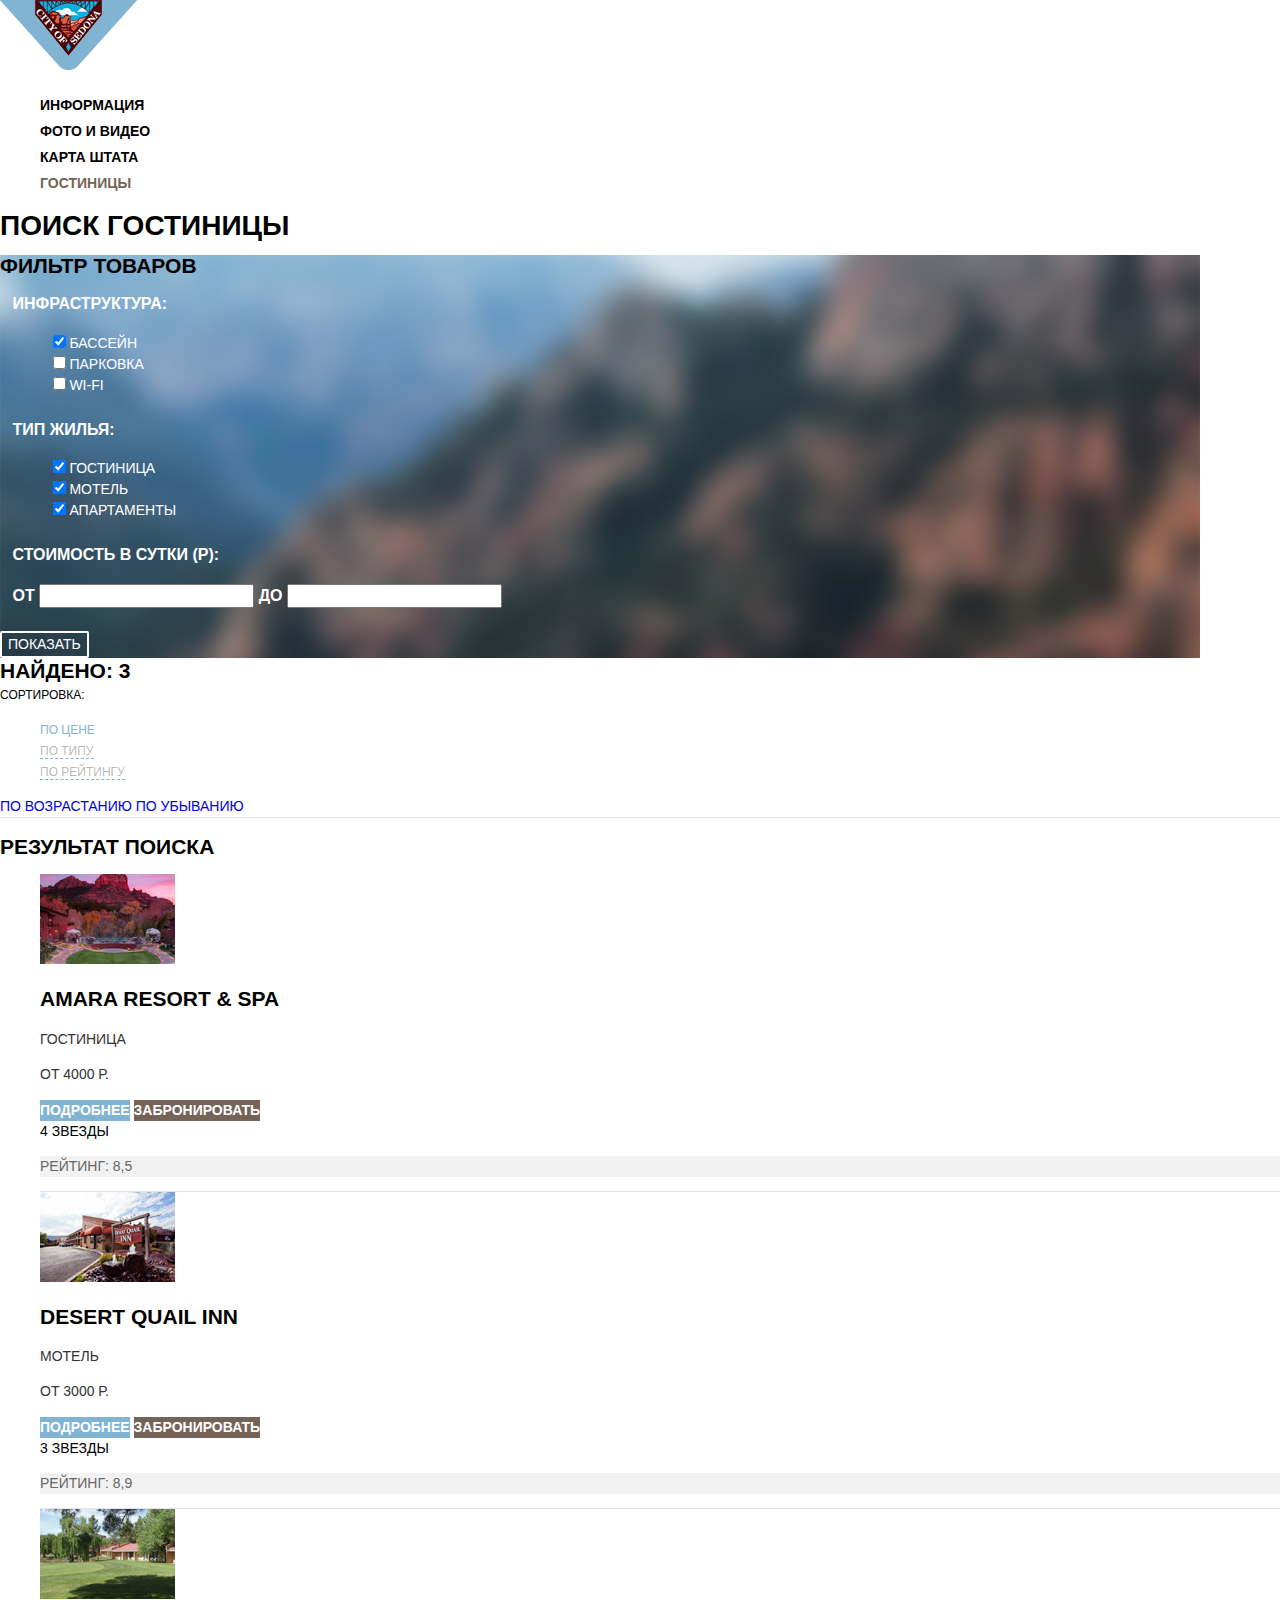
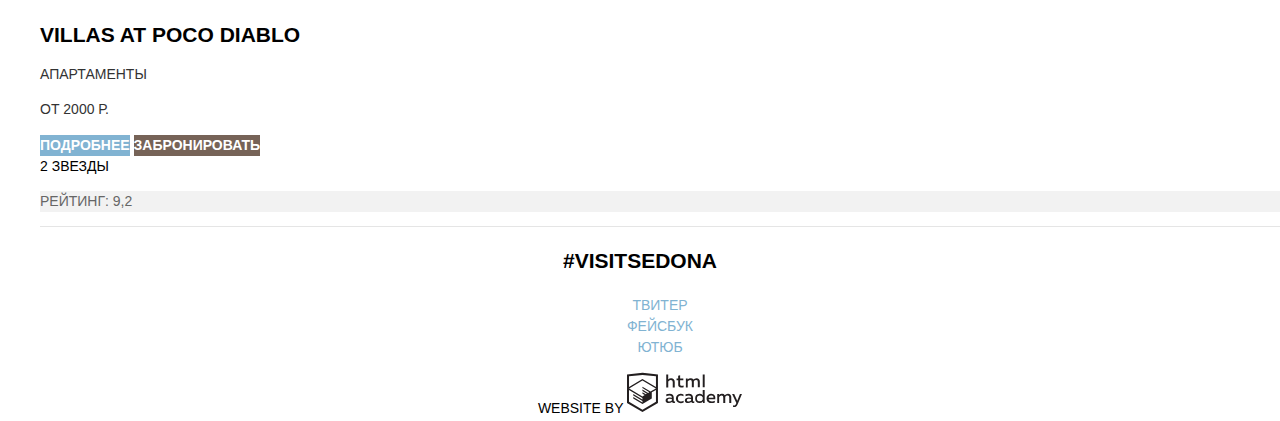
==== hotels.html @ 215a734e "Исправил замечания" ====
<!DOCTYPE html>
<html lang="ru">
  <head>
    <meta charset="utf-8">
    <title>Гостиницы</title>
    <link href="css/normalize.css" rel="stylesheet">
    <link href="css/style.css" rel="stylesheet">
  </head>
  <body>
    <div class="container">
      <header class="main-header">
        <a href="index.html" class="main-header-logo">
          <img src="img/logo-sedona.png" width="138" height="70" alt="Логотип городка «Седона»">
        </a>
        <nav class="main-navigation">
          <ul class="site-navigation">
            <li><a href="info.html">Информация</a></li>
            <li><a href="media.html">Фото и видео</a></li>
            <li><a href="map.html">Карта штата</a></li>
            <li class="site-navigation-current"><a href="hotels.html">Гостиницы</a></li>
          </ul>
        </nav>
      </header>

      <main class="inner-main">
        <h1 class="visually-hidden">Поиск гостиницы</h1>
        <section class="filters">
          <h2 class="visually-hidden">Фильтр товаров</h2>
          <form class="filter-form" method="get" action="https://echo.htmlacademy.ru">
            <fieldset class="filter-form-group">
              <legend class="filter-form-title">Инфраструктура:</legend>
              <ul>
                <li class="filter-form-option">
                  <input class="visually-hidden" type="checkbox" name="pool" id="filter-pool" checked>
                  <label class="filter-form-label" for="filter-pool">Бассейн</label>
                </li>
                <li class="filter-form-option">
                  <input class="visually-hidden" type="checkbox" name="parking" id="filter-parking">
                  <label class="filter-form-label" for="filter-parking">Парковка</label>
                </li>
                <li class="filter-form-option">
                  <input class="visually-hidden" type="checkbox" name="wifi" id="filter-wifi">
                  <label class="filter-form-label" for="filter-wifi">Wi-Fi</label>
                </li>
              </ul>
            </fieldset>
            <fieldset class="filter-form-group">
              <legend class="filter-form-title">Тип жилья:</legend>
              <ul>
                <li class="filter-form-option">
                  <input class="visually-hidden" type="checkbox" name="hotel" id="filter-hotel" checked>
                  <label class="filter-form-label" for="filter-hotel">Гостиница</label>
                </li>
                <li class="filter-form-option">
                  <input class="visually-hidden" type="checkbox" name="motel" id="filter-motel" checked>
                  <label class="filter-form-label" for="filter-motel">Мотель</label>
                </li>
                <li class="filter-form-option">
                  <input class="visually-hidden" type="checkbox" name="apartments" id="filter-apartments" checked>
                  <label class="filter-form-label" for="filter-apartments">Апартаменты</label>
                </li>
              </ul>
            </fieldset>
            <fieldset class="filter-form-cost">
              <legend class="filter-form-title">Стоимость в сутки (Р):</legend>
              <div class="scale"> 
                <div class="diapason"></div> 
                <div class="toggle toggle-min"></div> 
                <div class="toggle toggle-max"></div> 
              </div>
              <p class="cost-range">
                <label class="cost-range-label">От
                  <input class="cost-range-input" type="text" name="cost-min">
                </label>
                <label class="cost-range-label">До
                  <input class="cost-range-input" type="text" name="cost-max">
                </label>
              </p>
            </fieldset>
            <button class="btn btn-filter-form" type="submit">Показать</button>
          </form>
        </section>

        <div class="sorting">
          <b class="sorting-caption">Найдено: 3</b>
          <div class="sorting-by">
            <span class="sorting-by-caption">Сортировка:</span>
            <ul class="sorting-list">
              <li><a class="active" href="#">По цене</a></li>
              <li><a href="#">По типу</a></li>
              <li><a href="#">По рейтингу</a></li>
            </ul>
          </div>
          <div class="arrows">
            <a href="#" class="arrow arrow-up">
              <span class="visually-hidden">По возрастанию</span>
            </a>
            <a href="#" class="arrow arrow-down">
              <span class="visually-hidden">По убыванию</span>
            </a>
          </div>
        </div>

        <section class="result">
          <h2 class="visually-hidden">Результат поиска</h2>

          <ul class="result-list">
            <li class="result-item">
              <a class="result-item-image" href="result-item.html">
                <img src="img/hotel-1.jpg" width="135" height="90" alt="Amara Resort &amp; SPA">
              </a>
              
              <div class="result-item-info">
                <h3 class="result-item-title">
                  <a href="result-item.html">Amara Resort &amp; SPA</a>
                </h3>
                <p class="result-item-text">Гостиница</p>
                <p class="result-item-text">от 4000 р.</p>
                <a class="btn btn-more" href="#">Подробнее</a>
                <a class="btn btn-book" href="#">Забронировать</a>
              </div>
              
              <div class="result-item-rating">
                <div class="result-item-stars">
                  <span class="visually-hidden">4 звезды</span>
                </div>
                <p class="result-item-rate">Рейтинг: 8,5</p>
              </div>
            </li>
            
            <li class="result-item">
              <a class="result-item-image" href="result-item.html">
                <img src="img/hotel-2.jpg" width="135" height="90" alt="Desert quail inn">
              </a>
              
              <div class="result-item-info">
                <h3 class="result-item-title">
                  <a href="result-item.html">Desert quail inn</a>
                </h3>
                <p class="result-item-text">Мотель</p>
                <p class="result-item-text">от 3000 р.</p>
                <a class="btn btn-more" href="#">Подробнее</a>
                <a class="btn btn-book" href="#">Забронировать</a>
              </div>
              
              <div class="result-item-rating">
                <div class="result-item-stars">
                  <span class="visually-hidden">3 звезды</span>
                </div>
                <p class="result-item-rate">Рейтинг: 8,9</p>
              </div>
            </li>
            
            <li class="result-item">
              <a class="result-item-image" href="result-item.html">
                <img src="img/hotel-3.jpg" width="135" height="90" alt="Villas at poco diablo">
              </a>
              
              <div class="result-item-info">
                <h3 class="result-item-title">
                  <a href="result-item.html">Villas at poco diablo</a>
                </h3>
                <p class="result-item-text">Апартаменты</p>
                <p class="result-item-text">от 2000 р.</p>
                <a class="btn btn-more" href="#">Подробнее</a>
                <a class="btn btn-book" href="#">Забронировать</a>
              </div>
              
              <div class="result-item-rating">
                <div class="result-item-stars">
                  <span class="visually-hidden">2 звезды</span>
                </div>
                <p class="result-item-rate">Рейтинг: 9,2</p>
              </div>
            </li>
          </ul>
        </section>
      </main>

      <footer class="main-footer">
        <p class="hashtag">#visitsedona</p>
        <div class="footer-social">
          <ul class="social-list">
              <li>
                <a class="social-button" href="#">
                  <span class="visually-hidden">Твитер</span>
                </a>
              </li>
              <li>
                <a class="social-button" href="#">
                  <span class="visually-hidden">Фейсбук</span>
                </a>
              </li>
              <li>
                <a class="social-button" href="#">
                  <span class="visually-hidden">Ютюб</span>
                </a>
              </li>
            </ul>
        </div>
        <div class="footer-copyright">
          <span>Website by</span>
          <a href="https://htmlacademy.ru/intensive/htmlcss"><img src="img/logo-htmlacademy.svg" width="115" height="41" alt="Логотип HTML-Академии"></a>
        </div>
      </footer>
    </div>
  </body>
</html>
---- css/style.css ----
body {
  margin: 0;
  padding: 0;
  
  font-family: "PT Sans", Arial, sans-serif;
  font-size: 14px;
  line-height: 21px;
  font-weight: 400;
  text-transform: uppercase;
  
  background-color: #f2f2f2;
}

.container {
  background-color: #ffffff;
  box-shadow: 0 0 15px 4px #dbdbdb;
}

a {
  text-decoration: none;
}

.btn {
  display: inline-block;
  
  font: inherit;
  text-align: center;
  color: #ffffff;
  vertical-align: middle;
  text-transform: uppercase;
  
  background-color: #766357;
  border: none;
}

.main-header {
  font-size: 14px;
  line-height: 26px;
  font-weight: 700;
  color: #000000;
  
  background-color: #ffffff;
}

.site-navigation {
  list-style: none;
}

.site-navigation a {
  color: #000000;
}

.site-navigation a:hover,
.site-navigation a:focus {
  color: #81b3d2;
}

.site-navigation a:active {
  color: rgba(0, 0, 0, 0.3);
}

.intro {
  background-image: url("../img/background.jpg");
  background-position: center;
  background-repeat: no-repeat;
}

.promo {
  text-align: center;
}

.main-title {
  font-size: 21px;
  line-height: 26px;
  font-weight: 700;
  color: #000000;
}

.promo p {
  font-size: 14px;
  line-height: 26px;
  color: #333333;
}

.features-list {
  list-style: none;
  text-align: center;
}  

.features-item {
  color: #ffffff;
  
  background-color: #81b3d2;  
}

.features-title {
  font-size: 21px;
  line-height: 1.2;
  font-weight: 700;
}

.features-item-light {
  background-color: #ffffff;
}

.features-item-light h2 {
  color: #000000;
}

.features-item-light p {
  color: #333333;
}

.features-item-gray {
  background-color: #eeeeee;
}

.features-item-gray h3 {
  color: #000000;
}

.features-item-gray p {
  color: #333333;
}

.offer-title {
  text-align: center;
}

.offer-title b {
  font-size: 30px;
  line-height: 36px;
  font-weight: 700;
  color: #000000;
}

.offer-title p {
  font-size: 14px;
  line-height: 24px;
}

.btn-search {
  font-size: 21px;
  line-height: 26px;
  font-weight: 700;
  color: #ffffff;
  
  background-color: #766357;
}

.btn-search:hover,
.btn-search:focus {
  background-color: #604e43;
}

.btn-search:active {
  color: rgba(255, 255, 255, 0.3);
  
  background-color: #503e33;
}

.search-form {
  font-size: 14px;
  line-height: 26px;
  font-weight: 700;
}

.search-form input {
  font: inherit;
  text-transform: uppercase;
  
  background-color: #f2f2f2;
  border: none;
}

.search-form input:hover {
  background-color: #ebebeb;
}

.search-form input:focus {
  background-color: #ffffff;
  border: 2px solid #e5e5e5;
  outline: none;
}

.btn-search-form {
  font-size: 21px;
  line-height: 26px;
  font-weight: 700;
  color: #ffffff;
  
  background-color: #81b3d2;
  border: none;
}

.btn-search-form:hover {
  background-color: #669ec0;
}

.btn-search-form:active {
  color: rgba(255, 255, 255, 0.3);
  
  background-color: #5496bd;
}

.form-calendar,
.form-persons-minus,
.form-persons-plus {
  font: inherit;
  color: #cacaca;
  
  background-color: #f2f2f2;
  border: none;
}

.form-calendar:hover,
.form-persons-minus:hover,
.form-persons-plus:hover {
  color: #000000;
}

.form-calendar:active,
.form-persons-minus:active,
.form-persons-plus:active {
  color: #81b3d2;
}

.index-footer-wrapper {
  text-align: center;
  
  background-color: rgba(255, 255, 255, 0.9);
}

.hashtag {
  font-size: 21px;
  line-height: 26px;
  font-weight: 700;
  color: #000000;
}

.footer-social {
  text-align: center;
}

.social-list {
  list-style: none;
}

.social-button {
  color: #81b3d2;
}

.footer-copyright span {
  font-size: 14px;
  line-height: 26px;
  font-weight: 400;
}

/*Стилизация страницы поиска отелей*/

.site-navigation-current a {
  color: #766357;
}

.filters {
  background-image: url("../img/background-hotels.jpg");
  background-repeat: no-repeat;
}

.filter-form fieldset {
  border: none;
}

.filter-form ul {
  list-style: none;
  line-height: 21px;
  color: #ffffff;
}

.filter-form-title,
.cost-range-label {
  font-size: 16px;
  line-height: 21px;
  font-weight: 700;
  color: #ffffff;
}

.btn-filter-form {
  background-color: transparent;
  border: 2px solid #ffffff;
  border-radius: 2px;
}

.btn-filter-form:hover {
  color: #000000;
  background-color: #ffffff;
}

.sorting-caption {
  font-size: 21px;
  line-height: 26px;
  font-weight: 700;
}

.sorting-by-caption {
  font-size: 12px;
  line-height: 18px;
}

.sorting {
  border-bottom: 1px solid #e5e5e5;
}

.sorting-list {
  list-style: none;
}

.sorting-list a {
  font-size: 12px;
  line-height: 18px;
  color: rgba(0, 0, 0, 0.3);
  border-bottom: 1px dashed #81b3d2;
}

.sorting-list .active {
  color: #81b3d2;
  border: none;
}

.sorting-list a:hover {
  color: #81b3d2;
}

.sorting-list a:active {
  color: #000000;
  border: none;
}

.result-item {
  list-style: none;
  border-bottom: 1px solid #e5e5e5;
}

.result-item-title a{
  font-size: 21px;
  line-height: 26px;
  font-weight: 700;
  color: #000000;
}

.result-item-title a:hover {
  color: #81b3d2;
}

.result-item-title a:active {
  color: rgba(0, 0, 0, 0.3);
}

.result-item-text {
  color: #333333;
}

.btn-more {
  font-size: 14px;
  line-height: 21px;
  font-weight: 700;
  color: #ffffff;
  
  background-color: #81b3d2;
}

.btn-more:hover {
  background-color: #669ec0;
}

.btn-more:active {
  color: rgba(255, 255, 255, 0.3);
  
  background-color: #5496bd;
}

.btn-book {
  font-size: 14px;
  line-height: 21px;
  font-weight: 700;
  color: #ffffff;
  
  background-color: #766357;
}

.btn-book:hover {
  background-color: #604e43;
}

.btn-book:active {
  color: rgba(255, 255, 255, 0.3);
  
  background-color: #503e33;
}

.result-item-rate {
  color: #666666;
  
  background-color: #f2f2f2;
}

.main-footer {
  text-align: center;
}
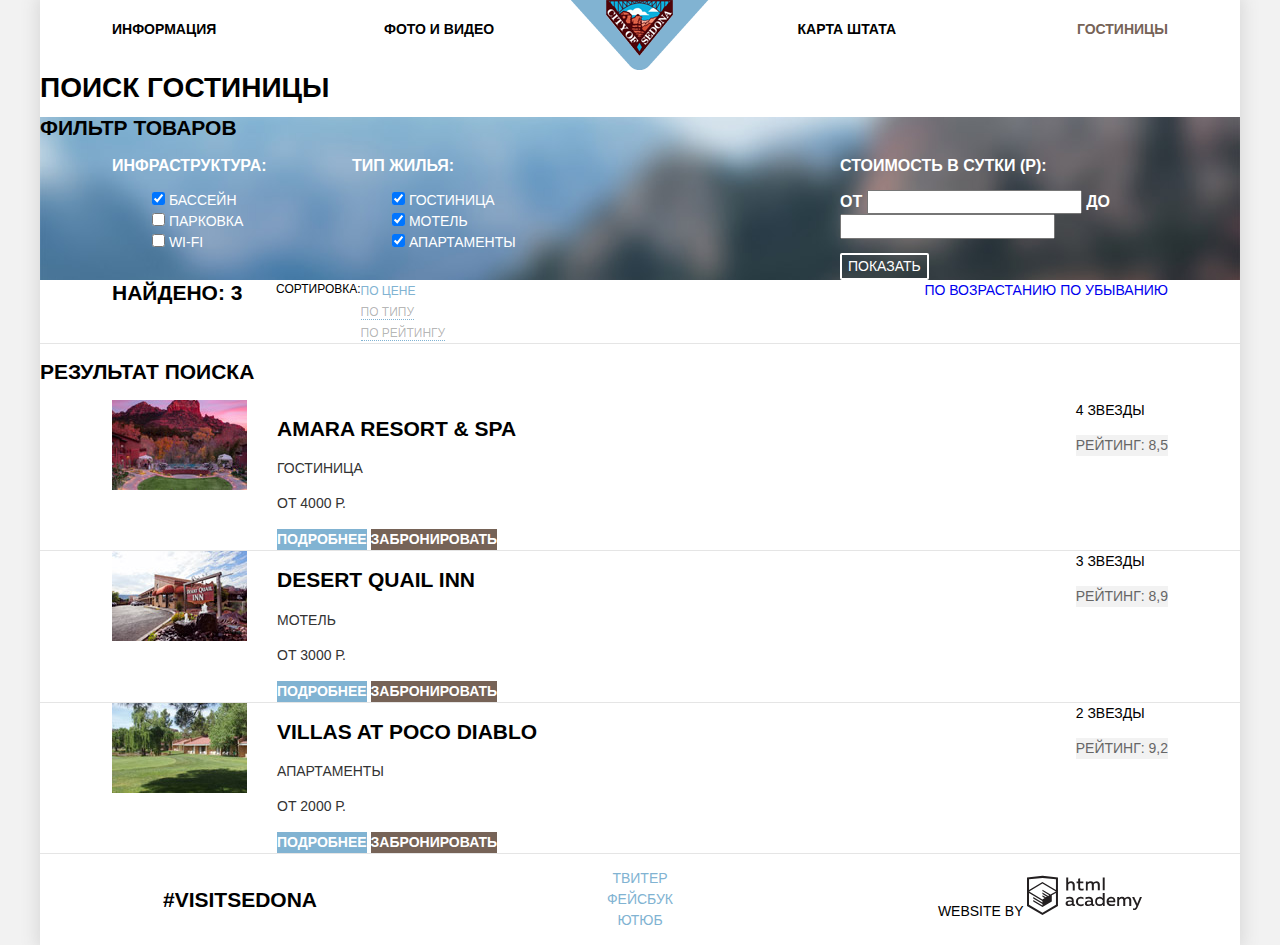
==== commit 1eb3b0df: "Сетка для страницы отелей" ====
--- a/hotels.html
+++ b/hotels.html
@@ -61,6 +61,7 @@
                 </li>
               </ul>
             </fieldset>
+            <div class="filter-form-container">
             <fieldset class="filter-form-cost">
               <legend class="filter-form-title">Стоимость в сутки (Р):</legend>
               <div class="scale"> 
@@ -78,6 +79,7 @@
               </p>
             </fieldset>
             <button class="btn btn-filter-form" type="submit">Показать</button>
+            </div>
           </form>
         </section>
 
--- a/css/style.css
+++ b/css/style.css
@@ -12,6 +12,9 @@
 }
 
 .container {
+  width: 1200px;
+  margin: 0 auto;
+  
   background-color: #ffffff;
   box-shadow: 0 0 15px 4px #dbdbdb;
 }
@@ -34,6 +37,8 @@
 }
 
 .main-header {
+  position: relative;
+  
   font-size: 14px;
   line-height: 26px;
   font-weight: 700;
@@ -42,8 +47,35 @@
   background-color: #ffffff;
 }
 
+.main-header-logo {
+  position: absolute;
+  left: 50%;
+  transform: translateX(-50%);
+}
+
 .site-navigation {
+  display: flex;
+  justify-content: space-between;
+  margin: 0;
+  padding: 0 72px 0 72px;
+  
   list-style: none;
+}
+
+.site-navigation li {
+  width: 240px;
+  padding-bottom: 16px;
+  padding-top: 16px;
+}
+
+.site-navigation li:nth-child(1), 
+.site-navigation li:nth-child(2) {
+  text-align: left;
+}
+
+.site-navigation li:nth-child(3), 
+.site-navigation li:nth-child(4) {
+  text-align: right;
 }
 
 .site-navigation a {
@@ -60,16 +92,32 @@
 }
 
 .intro {
+  margin-bottom: 62px;
+  
   background-image: url("../img/background.jpg");
-  background-position: center;
+  background-position: top;
   background-repeat: no-repeat;
 }
 
+.intro img {
+  position: relative;
+  left: 50%;
+  transform: translateX(-50%);
+  margin-top: 76px;
+  margin-bottom: 80px;
+}
+
 .promo {
+  margin-bottom: 51px;
+  
   text-align: center;
 }
 
 .main-title {
+  width: 450px;
+  margin: 0 auto;
+  margin-bottom: 33px;
+  
   font-size: 21px;
   line-height: 26px;
   font-weight: 700;
@@ -83,20 +131,34 @@
 }
 
 .features-list {
+  display: flex;
+  flex-wrap: wrap;
+  margin: 0;
+  padding: 0;
+  
   list-style: none;
   text-align: center;
 }  
 
 .features-item {
+  width: 400px;
+  
   color: #ffffff;
   
   background-color: #81b3d2;  
 }
 
 .features-title {
+  margin-top: 47px;
+  margin-bottom: 28px;
+  
   font-size: 21px;
   line-height: 1.2;
   font-weight: 700;
+}
+
+.features-number {
+  margin-bottom: 28px;
 }
 
 .features-item-light {
@@ -124,6 +186,8 @@
 }
 
 .offer-title {
+  padding-top: 55px;
+  
   text-align: center;
 }
 
@@ -204,8 +268,7 @@
 }
 
 .form-calendar,
-.form-persons-minus,
-.form-persons-plus {
+.form-persons-change {
   font: inherit;
   color: #cacaca;
   
@@ -214,24 +277,28 @@
 }
 
 .form-calendar:hover,
-.form-persons-minus:hover,
-.form-persons-plus:hover {
+.form-persons-change:hover {
   color: #000000;
 }
 
 .form-calendar:active,
-.form-persons-minus:active,
-.form-persons-plus:active {
+.form-persons-change:active {
   color: #81b3d2;
 }
 
-.index-footer-wrapper {
+.index-footer-wrapper,
+.main-footer {
+  display: flex;
+  align-items: center;
+  
   text-align: center;
   
   background-color: rgba(255, 255, 255, 0.9);
 }
 
 .hashtag {
+  width: 400px;
+  
   font-size: 21px;
   line-height: 26px;
   font-weight: 700;
@@ -239,15 +306,20 @@
 }
 
 .footer-social {
-  text-align: center;
+  width: 400px;
 }
 
 .social-list {
   list-style: none;
+  padding: 0;
 }
 
 .social-button {
   color: #81b3d2;
+}
+
+.footer-copyright {
+  width: 400px;
 }
 
 .footer-copyright span {
@@ -265,6 +337,27 @@
 .filters {
   background-image: url("../img/background-hotels.jpg");
   background-repeat: no-repeat;
+}
+
+.filter-form {
+  display: flex;
+  padding: 0 72px 0 72px;  
+}
+
+.filter-form-group {
+  margin: 0;
+  padding: 0;
+  width: 240px;
+}
+
+.filter-form-container {
+  width: 328px;
+  margin-left: auto;
+}
+
+.filter-form-cost {
+  margin: 0;
+  padding: 0;
 }
 
 .filter-form fieldset {
@@ -296,10 +389,30 @@
   background-color: #ffffff;
 }
 
+/*
+.sorting,
+.result {
+  padding: 0 72px 0 72px;
+}
+*/
+
+.sorting {
+  display: flex;
+  padding: 0 72px 0 72px;
+}
+
 .sorting-caption {
-  font-size: 21px;
-  line-height: 26px;
-  font-weight: 700;
+  width: 164px;
+}
+
+.sorting-caption {
+  font-size: 21px;
+  line-height: 26px;
+  font-weight: 700;
+}
+
+.sorting-by {
+  display: flex;
 }
 
 .sorting-by-caption {
@@ -312,6 +425,9 @@
 }
 
 .sorting-list {
+  margin: 0;
+  padding: 0;
+  width: 288px;
   list-style: none;
 }
 
@@ -319,7 +435,7 @@
   font-size: 12px;
   line-height: 18px;
   color: rgba(0, 0, 0, 0.3);
-  border-bottom: 1px dashed #81b3d2;
+  border-bottom: 1px dotted #81b3d2;
 }
 
 .sorting-list .active {
@@ -336,11 +452,31 @@
   border: none;
 }
 
+.arrows {
+  margin-left: auto;
+}
+
+.result-list {
+  margin: 0;
+  padding: 0;
+}
+
 .result-item {
+  display: flex;
+  padding: 0 72px 0 72px;
+  
   list-style: none;
   border-bottom: 1px solid #e5e5e5;
 }
 
+.result-item-image {
+  margin-right: 30px;
+}
+
+.result-item-info {
+  width: 363px;
+}
+
 .result-item-title a{
   font-size: 21px;
   line-height: 26px;
@@ -398,6 +534,10 @@
   background-color: #503e33;
 }
 
+.result-item-rating {
+  margin-left: auto;
+}
+
 .result-item-rate {
   color: #666666;
   
@@ -406,4 +546,4 @@
 
 .main-footer {
   text-align: center;
-}+}
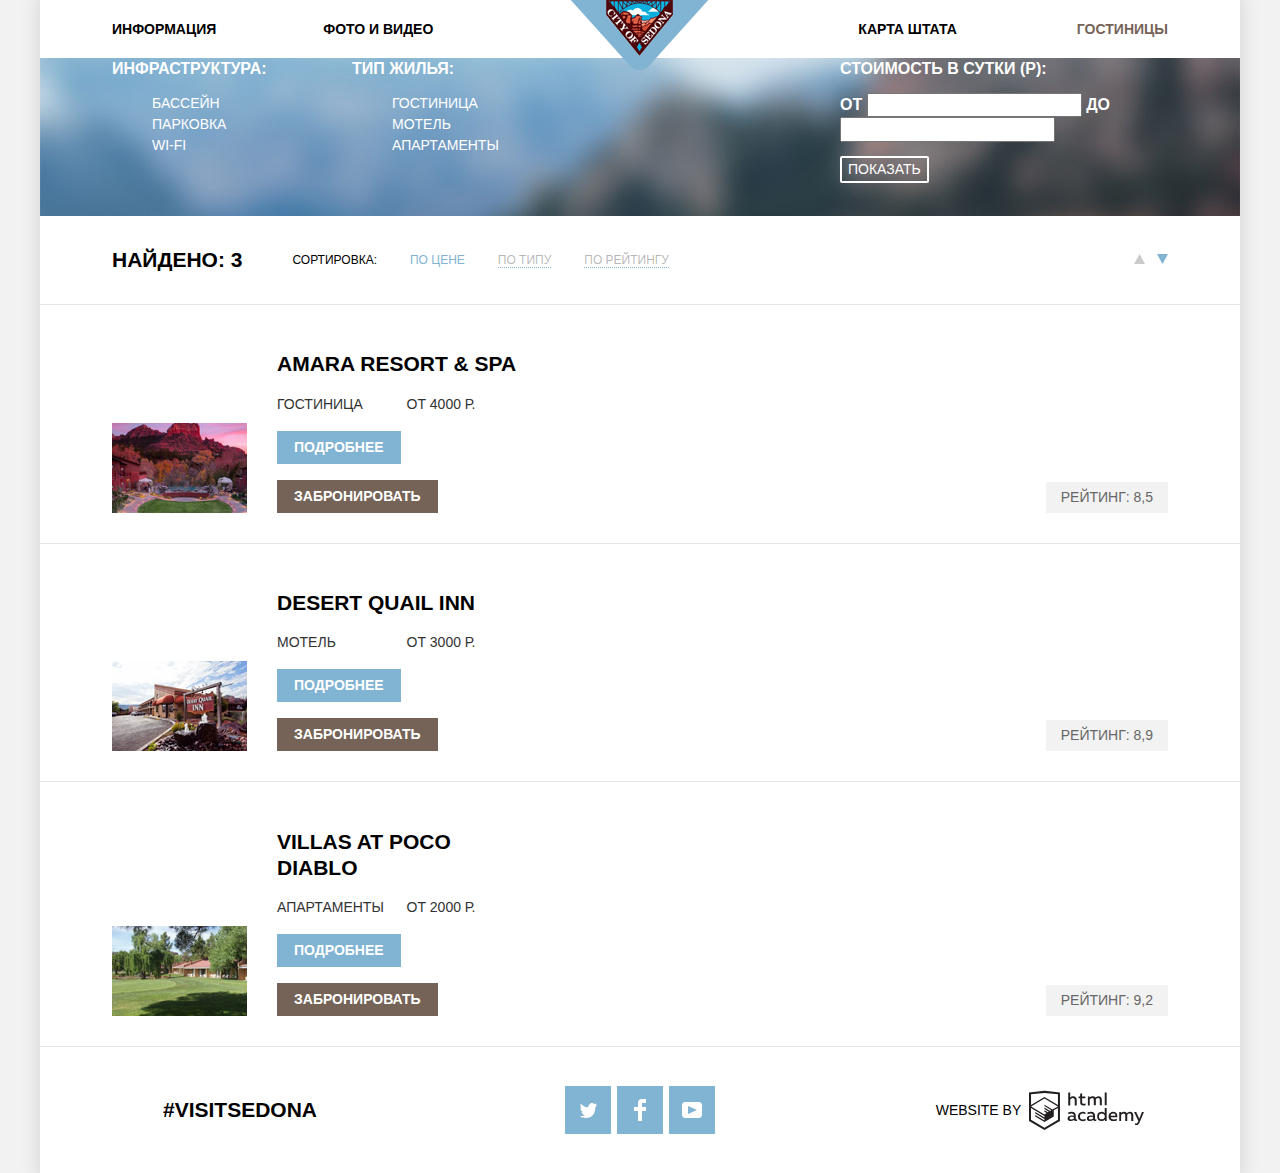
==== commit 84960992: "Продолжение верстки главной страницы" ====
--- a/hotels.html
+++ b/hotels.html
@@ -62,23 +62,23 @@
               </ul>
             </fieldset>
             <div class="filter-form-container">
-            <fieldset class="filter-form-cost">
-              <legend class="filter-form-title">Стоимость в сутки (Р):</legend>
-              <div class="scale"> 
-                <div class="diapason"></div> 
-                <div class="toggle toggle-min"></div> 
-                <div class="toggle toggle-max"></div> 
-              </div>
-              <p class="cost-range">
-                <label class="cost-range-label">От
-                  <input class="cost-range-input" type="text" name="cost-min">
-                </label>
-                <label class="cost-range-label">До
-                  <input class="cost-range-input" type="text" name="cost-max">
-                </label>
-              </p>
-            </fieldset>
-            <button class="btn btn-filter-form" type="submit">Показать</button>
+              <fieldset class="filter-form-cost">
+                <legend class="filter-form-title">Стоимость в сутки (Р):</legend>
+                <div class="scale"> 
+                  <div class="diapason"></div> 
+                  <div class="toggle toggle-min"></div> 
+                  <div class="toggle toggle-max"></div> 
+                </div>
+                <p class="cost-range">
+                  <label class="cost-range-label">От
+                    <input class="cost-range-input" type="text" name="cost-min">
+                  </label>
+                  <label class="cost-range-label">До
+                    <input class="cost-range-input" type="text" name="cost-max">
+                  </label>
+                </p>
+              </fieldset>
+              <button class="btn btn-filter-form" type="submit">Показать</button>
             </div>
           </form>
         </section>
@@ -96,9 +96,11 @@
           <div class="arrows">
             <a href="#" class="arrow arrow-up">
               <span class="visually-hidden">По возрастанию</span>
+              <svg xmlns="http://www.w3.org/2000/svg" width="11" height="10" viewBox="0 0 11 10"><path fill="#cacaca" d="M5.5 0L0 10h11z"/></svg>
             </a>
             <a href="#" class="arrow arrow-down">
               <span class="visually-hidden">По убыванию</span>
+              <svg xmlns="http://www.w3.org/2000/svg" width="11" height="10" viewBox="0 0 11 10"><path fill="#81b3d2" d="M5.5 10L0 0h11"/></svg>
             </a>
           </div>
         </div>
@@ -183,27 +185,30 @@
         <p class="hashtag">#visitsedona</p>
         <div class="footer-social">
           <ul class="social-list">
-              <li>
-                <a class="social-button" href="#">
-                  <span class="visually-hidden">Твитер</span>
-                </a>
-              </li>
-              <li>
-                <a class="social-button" href="#">
-                  <span class="visually-hidden">Фейсбук</span>
-                </a>
-              </li>
-              <li>
-                <a class="social-button" href="#">
-                  <span class="visually-hidden">Ютюб</span>
-                </a>
-              </li>
-            </ul>
+            <li>
+              <a class="social-button icon-twitter" href="#">
+                <span class="visually-hidden">Твиттер</span>
+              </a>
+            </li>
+            <li>
+              <a class="social-button icon-facebook" href="#">
+                 <span class="visually-hidden">Фейсбук</span>
+               </a>
+             </li>
+            <li>
+               <a class="social-button icon-youtube" href="#">
+                 <span class="visually-hidden">Ютюб</span>
+               </a>
+            </li>
+          </ul>
         </div>
         <div class="footer-copyright">
-          <span>Website by</span>
-          <a href="https://htmlacademy.ru/intensive/htmlcss"><img src="img/logo-htmlacademy.svg" width="115" height="41" alt="Логотип HTML-Академии"></a>
-        </div>
+            <span>Website by</span>
+            <a class="icon-academy" href="https://htmlacademy.ru/intensive/htmlcss">
+              <span class="visually-hidden">HTML Academy</span>
+              <svg id="Layer_1" data-name="Layer 1" xmlns="http://www.w3.org/2000/svg" width="115" height="41" viewBox="0 0 108.08 36.85"><title>logo-htmlacademy-small1</title><path d="M44.61,26.88a2,2,0,0,0,.55-0.1v1.33a3.25,3.25,0,0,1-1.18.21,1.67,1.67,0,0,1-1.67-1,4.84,4.84,0,0,1-3.14,1.08c-1.51,0-2.91-.83-2.91-2.55,0-2.13,2-2.79,3.71-2.79a11.08,11.08,0,0,1,2.17.25v-0.3c0-1-.76-1.77-2.19-1.77a7.42,7.42,0,0,0-3,.64v-1.7a10.21,10.21,0,0,1,3.19-.55c2.36,0,3.81,1.12,3.81,3.65v3a0.54,0.54,0,0,0,.49.59h0.17Zm-6.44-1.13A1.35,1.35,0,0,0,39.63,27h0.11a3.39,3.39,0,0,0,2.41-1V24.58a9.72,9.72,0,0,0-1.81-.21c-1,0-2.16.33-2.16,1.38h0Zm12.36-6.11a5,5,0,0,1,2.57.64V22a4.08,4.08,0,0,0-2.3-.7,2.75,2.75,0,1,0,0,5.49,5,5,0,0,0,2.43-.64v1.71a6.27,6.27,0,0,1-2.76.57A4.21,4.21,0,0,1,46,24.51q0-.21,0-0.41a4.32,4.32,0,0,1,4.18-4.46h0.38Zm12.17,7.24a2,2,0,0,0,.55-0.1v1.33a3.25,3.25,0,0,1-1.18.21,1.67,1.67,0,0,1-1.67-1,4.84,4.84,0,0,1-3.14,1.08c-1.51,0-2.91-.83-2.91-2.55,0-2.13,2-2.79,3.71-2.79a11.08,11.08,0,0,1,2.17.25v-0.3c0-1-.76-1.77-2.19-1.77a7.42,7.42,0,0,0-3,.64v-1.7a10.21,10.21,0,0,1,3.19-.55c2.36,0,3.81,1.12,3.81,3.65v3a0.54,0.54,0,0,0,.49.59h0.17Zm-6.44-1.13A1.35,1.35,0,0,0,57.73,27h0.11a3.39,3.39,0,0,0,2.41-1V24.58a9.72,9.72,0,0,0-1.81-.21c-1.06,0-2.16.33-2.16,1.38h0ZM73,16V28.2H71.35V26.88a3.88,3.88,0,0,1-3.19,1.54,4.4,4.4,0,0,1,0-8.78,3.81,3.81,0,0,1,3,1.3V16H73Zm-4.53,5.22a2.76,2.76,0,1,0,0,5.52A2.86,2.86,0,0,0,71.15,25V23A2.91,2.91,0,0,0,68.49,21.27ZM79,19.64c3.31,0,4.46,2.68,3.92,5.09H76.7c0.21,1.5,1.67,2.11,3.19,2.11a6.11,6.11,0,0,0,2.64-.59v1.6a7.14,7.14,0,0,1-3,.57C77,28.42,74.78,27,74.78,24a4.18,4.18,0,0,1,4-4.39H79Zm0.09,1.54a2.28,2.28,0,0,0-2.44,2.1v0.06H81.3A2,2,0,0,0,79.13,21.18Zm5.73,7V19.87h1.65v1a3.81,3.81,0,0,1,2.78-1.27A2.86,2.86,0,0,1,91.89,21a4.12,4.12,0,0,1,2.91-1.33A3.06,3.06,0,0,1,98,23V28.2h-1.9V23.05a1.59,1.59,0,0,0-1.42-1.75H94.42a2.8,2.8,0,0,0-2.07,1.12V28.2h-1.9V23.05A1.59,1.59,0,0,0,89,21.31H88.8a3,3,0,0,0-2.21,1.29v5.63H84.86Zm21.31-8.33h1.9l-3.91,9.46c-0.9,2.17-2.09,2.86-3.35,2.86a4.76,4.76,0,0,1-1.1-.14V30.46a2.86,2.86,0,0,0,.85.12c0.9,0,1.58-.64,2.07-1.9l0.17-.42-4-8.4h2l2.86,6.29ZM38.73,1.46V6.22a3.81,3.81,0,0,1,2.7-1.14,3.25,3.25,0,0,1,3.44,3.4v5.15H43V8.72a1.81,1.81,0,0,0-1.61-2h-0.3a2.93,2.93,0,0,0-2.32,1.39v5.52h-1.9V1.46h1.9ZM49.94,2.31v3h3V6.91h-3v3.81c0,1.1.5,1.46,1.58,1.46a4.49,4.49,0,0,0,1.69-.33v1.6A6.8,6.8,0,0,1,51,13.8a2.55,2.55,0,0,1-2.86-2.74V6.89H46.58V5.26h1.5V2.74Zm5.4,11.31V5.28H57v1A3.81,3.81,0,0,1,59.77,5a2.86,2.86,0,0,1,2.6,1.33A4.12,4.12,0,0,1,65.28,5,3.06,3.06,0,0,1,68.44,8.4v5.21h-1.9V8.46a1.59,1.59,0,0,0-1.42-1.75H64.89a2.8,2.8,0,0,0-2.07,1.12v5.78h-1.9V8.46A1.59,1.59,0,0,0,59.5,6.71H59.27A3,3,0,0,0,57.06,8v5.63H55.34ZM71.17,1.45H73V13.6H71.17V1.45ZM14.71,0H14.55L0,1.54V28.21l14.55,8.66,14.55-8.66V1.54Zm12.5,27.1L14.55,34.64,1.9,27.12V16.18l12.59,7.5V25L5.86,19.9v1.31l8.68,5.21v1.39L5.87,22.65V24l8.68,5.21,8.75-5.24V18.31L27.2,16V27.12Zm0-12.53-3.48,2-1.6,1L14.51,13v1.31L21,18.23H21l-0.14.09-1,.54-5.37-3.2V17l4.24,2.52-1,.67-3.2-1.9v1.31l2.1,1.24L14.5,22.1,2,14.65,14.51,7.11Zm0-1.32L14.49,5.76,1.91,13.25v-10L14.56,1.92,27.21,3.25v10h0Z" transform="translate(0 -0.02)" fill="#231f20"/></svg>
+            </a>
+          </div>
       </footer>
     </div>
   </body>
--- a/css/style.css
+++ b/css/style.css
@@ -23,6 +23,22 @@
   text-decoration: none;
 }
 
+.visually-hidden:not(:focus):not(:active) {
+  position: absolute;
+
+  width: 1px;
+  height: 1px;
+  margin: -1px;
+  border: 0;
+  padding: 0;
+
+  white-space: nowrap;
+
+  clip-path: inset(100%);
+  clip: rect(0 0 0 0);
+  overflow: hidden;
+}
+
 .btn {
   display: inline-block;
   
@@ -49,6 +65,8 @@
 
 .main-header-logo {
   position: absolute;
+  z-index: 1;
+  top: 0;
   left: 50%;
   transform: translateX(-50%);
 }
@@ -57,15 +75,18 @@
   display: flex;
   justify-content: space-between;
   margin: 0;
-  padding: 0 72px 0 72px;
+  padding: 0 6%;
   
   list-style: none;
 }
 
 .site-navigation li {
-  width: 240px;
-  padding-bottom: 16px;
-  padding-top: 16px;
+  width: 20%;
+  padding: 16px 0;
+}
+
+.site-navigation li:nth-child(2) {
+  margin-right: 20%;
 }
 
 .site-navigation li:nth-child(1), 
@@ -92,28 +113,46 @@
 }
 
 .intro {
-  margin-bottom: 62px;
+  position: relative;
   
   background-image: url("../img/background.jpg");
-  background-position: top;
+  background-color: #d9eaf2;
+  background-position: 50% 21%;
   background-repeat: no-repeat;
+  background-size: cover;
+}
+
+.intro::after {
+  content: "";
+  display: block;
+  
+  position: absolute;
+  bottom: 0;
+  left: 0;
+  
+  width: 100%;
+  height: 57px;
+  
+  background-image: url("../img/intro-bg.png");
+  background-repeat: no-repeat;
+  background-position: 0 0;
 }
 
 .intro img {
-  position: relative;
-  left: 50%;
-  transform: translateX(-50%);
-  margin-top: 76px;
-  margin-bottom: 80px;
+  display: block;
+  margin: 0 auto;
+  padding-top: 76px;
+  padding-bottom: 80px;
 }
 
 .promo {
   margin-bottom: 51px;
+  margin-top: 62px;
   
   text-align: center;
 }
 
-.main-title {
+.promo .main-title {
   width: 450px;
   margin: 0 auto;
   margin-bottom: 33px;
@@ -125,6 +164,9 @@
 }
 
 .promo p {
+  width: 575px;
+  margin: 0 auto;
+  
   font-size: 14px;
   line-height: 26px;
   color: #333333;
@@ -138,35 +180,101 @@
   
   list-style: none;
   text-align: center;
+  background-color: #81b3d2;
 }  
 
 .features-item {
+  box-sizing: border-box;
   width: 400px;
+  padding: 0 49px;
   
   color: #ffffff;
   
   background-color: #81b3d2;  
 }
 
-.features-title {
-  margin-top: 47px;
-  margin-bottom: 28px;
+.features-item .features-title {
+  margin: 47px auto 24px auto;
+  width: 160px;
   
   font-size: 21px;
   line-height: 1.2;
   font-weight: 700;
 }
 
-.features-number {
-  margin-bottom: 28px;
+.features-item .features-description {
+  margin: 0;
+  padding: 0;
+}
+
+.features-item .features-number {
+  margin: 0;
+  padding: 0;
+  margin-bottom: 26px;
+}
+
+.features-image {
+  display: flex;
+  align-items: center;
+  height: 255px;
+  overflow: hidden;
 }
 
 .features-item-light {
+  min-height: 330px;
   background-color: #ffffff;
 }
 
-.features-item-light h2 {
-  color: #000000;
+.features-item-light .features-title {
+  position: relative;
+  margin-top: 161px;
+  
+  color: #000000;
+}
+
+.features-item-light .features-title-house::before {
+  content: "";
+  
+  position: absolute;
+  bottom: 54px;
+  left: 42px;
+  
+  width: 75px;
+  height: 72px;
+  
+  background-image: url("../img/icon-1.svg");
+  background-repeat: no-repeat;
+  background-position: 0 0;
+}
+
+.features-item-light .features-title-food::before {
+  content: "";
+  
+  position: absolute;
+  bottom: 54px;
+  left: 43px;
+  
+  width: 74px;
+  height: 70px;
+  
+  background-image: url("../img/icon-2.svg");
+  background-repeat: no-repeat;
+  background-position: 0 0;
+}
+
+.features-item-light .features-title-souvenir::before {
+  content: "";
+  
+  position: absolute;
+  bottom: 54px;
+  left: 48px;
+  
+  width: 64px;
+  height: 76px;
+  
+  background-image: url("../img/icon-3.svg");
+  background-repeat: no-repeat;
+  background-position: 0 0;
 }
 
 .features-item-light p {
@@ -174,10 +282,13 @@
 }
 
 .features-item-gray {
+  min-height: 256px;
+  padding: 0 69px;
+  
   background-color: #eeeeee;
 }
 
-.features-item-gray h3 {
+.features-item-gray .features-title {
   color: #000000;
 }
 
@@ -185,25 +296,32 @@
   color: #333333;
 }
 
+.offer {
+  padding-top: 55px;
+  
+  text-align: center;
+}
+
 .offer-title {
-  padding-top: 55px;
-  
-  text-align: center;
-}
-
-.offer-title b {
   font-size: 30px;
   line-height: 36px;
   font-weight: 700;
   color: #000000;
 }
 
-.offer-title p {
+.offer p {
+  width: 575px;
+  margin: 28px auto 50px auto;
+  
   font-size: 14px;
   line-height: 24px;
 }
 
 .btn-search {
+  box-sizing: border-box;
+  width: 568px;
+  padding: 30px 50px;
+  
   font-size: 21px;
   line-height: 26px;
   font-weight: 700;
@@ -223,13 +341,34 @@
   background-color: #503e33;
 }
 
+.index-footer {
+  position: relative;
+}
+
 .search-form {
+  position: absolute;
+  display: flex;
+  flex-wrap: wrap;
+  
+  box-sizing: border-box;
+  top: 0;
+  width: 568px;
+  margin-left: 316px;
+  padding: 55px;
+  
   font-size: 14px;
   line-height: 26px;
   font-weight: 700;
-}
-
-.search-form input {
+  
+  background-color: #ffffff;
+}
+
+.search-form label {
+  width: 100px;
+  padding-right: 12px;
+}
+
+.search-form input {  
   font: inherit;
   text-transform: uppercase;
   
@@ -247,7 +386,18 @@
   outline: none;
 }
 
+.form-calendar {
+  padding: 0;
+}
+
+.form-persons-change {
+  padding: 0;
+}
+
 .btn-search-form {
+  width: 100%;
+  padding: 17px 0;
+  
   font-size: 21px;
   line-height: 26px;
   font-weight: 700;
@@ -257,7 +407,8 @@
   border: none;
 }
 
-.btn-search-form:hover {
+.btn-search-form:hover,
+.btn-search-form:focus {
   background-color: #669ec0;
 }
 
@@ -296,7 +447,15 @@
   background-color: rgba(255, 255, 255, 0.9);
 }
 
+.index-footer-wrapper {
+  position: absolute;
+  bottom: 0;
+  left: 0;  
+}
+
 .hashtag {
+  margin: 0;
+  padding: 0;
   width: 400px;
   
   font-size: 21px;
@@ -307,25 +466,114 @@
 
 .footer-social {
   width: 400px;
+  margin: 36px 0;
 }
 
 .social-list {
+  display: flex;
+  flex-wrap: wrap;
+  justify-content: center;
+  
+  margin: 0;
+  padding: 0;
+
   list-style: none;
-  padding: 0;
+  
 }
 
 .social-button {
+  display: block;
+  position: relative;
+  
+  margin: 3px;
+  width: 46px;
+  height: 48px;
+  
   color: #81b3d2;
+  
+  background-color: #81b3d2;
+}
+
+.social-button:hover,
+.social-button:focus {
+  background-color: #669ec0;
+}
+
+.social-button:active::before {
+  opacity: 0.3;
+}
+
+.icon-twitter::before {
+  content: "";
+  display: inline-block;
+  
+  position: absolute;
+  top: 17px;
+  left: 15px;
+  
+  width: 17px;
+  height: 15px;
+  
+  background-image: url(../img/twitter.svg);
+  background-repeat: no-repeat;
+}
+
+.icon-facebook::before {
+  content: "";
+  display: inline-block;
+  
+  position: absolute;
+  top: 13px;
+  left: 17px;
+  
+  width: 12px;
+  height: 22px;
+  
+  background-image: url(../img/fb-icon.svg);
+  background-repeat: no-repeat;
+}
+
+.icon-youtube::before {
+  content: "";
+  display: inline-block;
+  
+  position: absolute;
+  top: 16px;
+  left: 13px;
+  
+  width: 20px;
+  height: 16px;
+  
+  background-image: url(../img/youtube.svg);
+  background-repeat: no-repeat;
 }
 
 .footer-copyright {
+  display: flex;
+  justify-content: center;
+  align-items: center;
   width: 400px;
 }
 
 .footer-copyright span {
+  margin-right: 8px;
+  
   font-size: 14px;
   line-height: 26px;
   font-weight: 400;
+}
+
+.icon-academy {
+  line-height: 0;
+}
+
+.icon-academy:hover path,
+.icon-academy:focus path {
+  fill: #81b3d2;
+}
+
+.icon-academy:active path {
+  fill: #bdbbbc;
 }
 
 /*Стилизация страницы поиска отелей*/
@@ -337,11 +585,12 @@
 .filters {
   background-image: url("../img/background-hotels.jpg");
   background-repeat: no-repeat;
+  background-size: cover;
+  padding: 0 6% 33px 6%;
 }
 
 .filter-form {
-  display: flex;
-  padding: 0 72px 0 72px;  
+  display: flex;  
 }
 
 .filter-form-group {
@@ -389,23 +638,16 @@
   background-color: #ffffff;
 }
 
-/*
-.sorting,
-.result {
-  padding: 0 72px 0 72px;
-}
-*/
-
 .sorting {
   display: flex;
-  padding: 0 72px 0 72px;
+  align-items: center;
+  padding: 0 6%;
 }
 
 .sorting-caption {
-  width: 164px;
-}
-
-.sorting-caption {
+  margin: 31px 0;
+  padding-right: 50px;
+  
   font-size: 21px;
   line-height: 26px;
   font-weight: 700;
@@ -413,6 +655,7 @@
 
 .sorting-by {
   display: flex;
+  align-items: baseline;
 }
 
 .sorting-by-caption {
@@ -425,10 +668,15 @@
 }
 
 .sorting-list {
-  margin: 0;
-  padding: 0;
-  width: 288px;
+  display: flex;
+  align-items: center;
+  margin: 0;
+  padding: 0;
   list-style: none;
+}
+
+.sorting-list li {
+  margin-left: 33px;
 }
 
 .sorting-list a {
@@ -443,7 +691,8 @@
   border: none;
 }
 
-.sorting-list a:hover {
+.sorting-list a:hover,
+.sorting-list a:focus {
   color: #81b3d2;
 }
 
@@ -452,10 +701,31 @@
   border: none;
 }
 
-.arrows {
+.arrows {  
   margin-left: auto;
 }
 
+.arrow {
+  font-size: 0;
+  line-height: 0;
+}
+
+.arrow-up {
+  margin-right: 12px;
+}
+
+.arrow-down:hover path,
+.arrow-up:hover path,
+.arrow-down:focus path,
+.arrow-up:focus path {
+  fill: #231f20;
+}
+
+.arrow-down:active path,
+.arrow-up:active path {
+  fill: #81b3d2;
+}
+
 .result-list {
   margin: 0;
   padding: 0;
@@ -463,7 +733,8 @@
 
 .result-item {
   display: flex;
-  padding: 0 72px 0 72px;
+  align-items: flex-end;
+  padding: 30px 6%;
   
   list-style: none;
   border-bottom: 1px solid #e5e5e5;
@@ -471,10 +742,14 @@
 
 .result-item-image {
   margin-right: 30px;
+  
+  line-height: 0;
 }
 
 .result-item-info {
-  width: 363px;
+  width: 259px;
+  display: flex;
+  flex-wrap: wrap;
 }
 
 .result-item-title a{
@@ -484,7 +759,8 @@
   color: #000000;
 }
 
-.result-item-title a:hover {
+.result-item-title a:hover,
+.result-item-title a:focus {
   color: #81b3d2;
 }
 
@@ -493,10 +769,18 @@
 }
 
 .result-item-text {
+  width: 50%;
+  margin: 0;
+  padding-right: 10px;
+  box-sizing: border-box;
   color: #333333;
 }
 
 .btn-more {
+  padding: 6px 17px;
+  margin-right: 6px;
+  margin-top: 16px;
+  
   font-size: 14px;
   line-height: 21px;
   font-weight: 700;
@@ -505,7 +789,8 @@
   background-color: #81b3d2;
 }
 
-.btn-more:hover {
+.btn-more:hover,
+.btn-more:focus {
   background-color: #669ec0;
 }
 
@@ -516,6 +801,10 @@
 }
 
 .btn-book {
+  padding: 6px 17px;
+  margin-top: 16px;
+
+  
   font-size: 14px;
   line-height: 21px;
   font-weight: 700;
@@ -524,7 +813,8 @@
   background-color: #766357;
 }
 
-.btn-book:hover {
+.btn-book:hover,
+.btn-book:focus {
   background-color: #604e43;
 }
 
@@ -539,11 +829,10 @@
 }
 
 .result-item-rate {
+  margin: 0;
+  padding: 5px 15px;
+  
   color: #666666;
   
   background-color: #f2f2f2;
-}
-
-.main-footer {
-  text-align: center;
-}
+}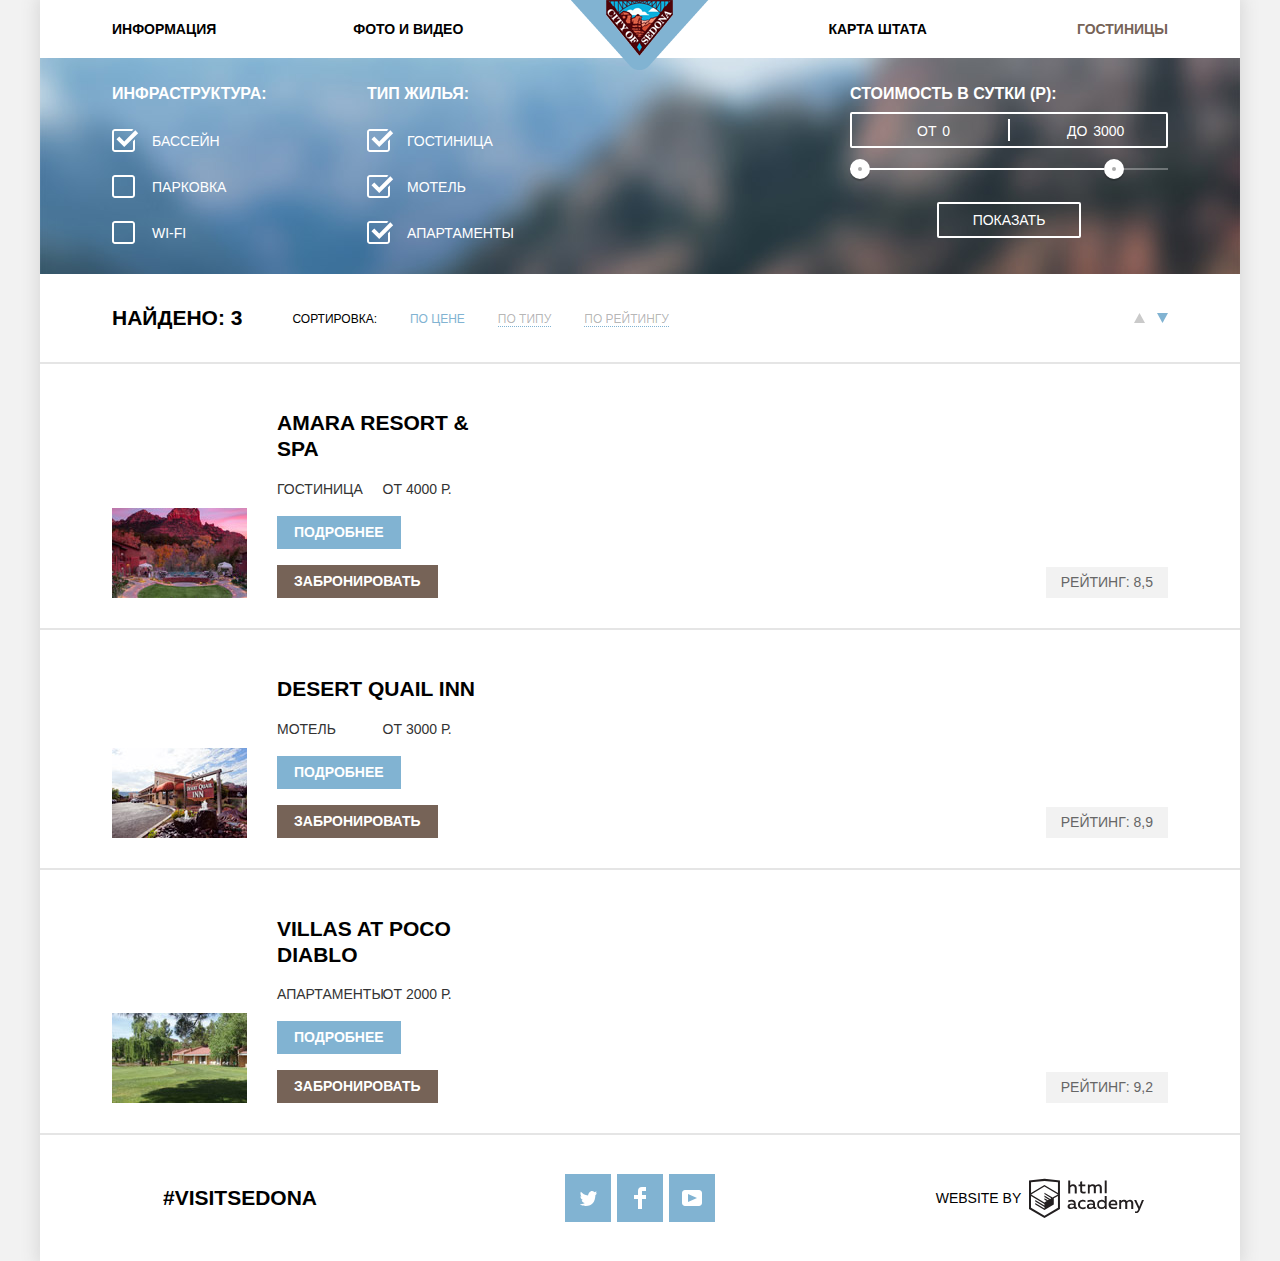
==== commit 5d48f992: "Внесенние доработок" ====
--- a/hotels.html
+++ b/hotels.html
@@ -15,8 +15,8 @@
         <nav class="main-navigation">
           <ul class="site-navigation">
             <li><a href="info.html">Информация</a></li>
-            <li><a href="media.html">Фото и видео</a></li>
-            <li><a href="map.html">Карта штата</a></li>
+            <li class="shift-right"><a href="media.html">Фото и видео</a></li>
+            <li class="shift-left"><a href="map.html">Карта штата</a></li>
             <li class="site-navigation-current"><a href="hotels.html">Гостиницы</a></li>
           </ul>
         </nav>
@@ -31,15 +31,15 @@
               <legend class="filter-form-title">Инфраструктура:</legend>
               <ul>
                 <li class="filter-form-option">
-                  <input class="visually-hidden" type="checkbox" name="pool" id="filter-pool" checked>
+                  <input class="visually-hidden filter-input-checkbox" type="checkbox" name="pool" id="filter-pool" checked>
                   <label class="filter-form-label" for="filter-pool">Бассейн</label>
                 </li>
                 <li class="filter-form-option">
-                  <input class="visually-hidden" type="checkbox" name="parking" id="filter-parking">
+                  <input class="visually-hidden filter-input-checkbox" type="checkbox" name="parking" id="filter-parking">
                   <label class="filter-form-label" for="filter-parking">Парковка</label>
                 </li>
                 <li class="filter-form-option">
-                  <input class="visually-hidden" type="checkbox" name="wifi" id="filter-wifi">
+                  <input class="visually-hidden filter-input-checkbox" type="checkbox" name="wifi" id="filter-wifi">
                   <label class="filter-form-label" for="filter-wifi">Wi-Fi</label>
                 </li>
               </ul>
@@ -48,15 +48,15 @@
               <legend class="filter-form-title">Тип жилья:</legend>
               <ul>
                 <li class="filter-form-option">
-                  <input class="visually-hidden" type="checkbox" name="hotel" id="filter-hotel" checked>
+                  <input class="visually-hidden filter-input-checkbox" type="checkbox" name="hotel" id="filter-hotel" checked>
                   <label class="filter-form-label" for="filter-hotel">Гостиница</label>
                 </li>
                 <li class="filter-form-option">
-                  <input class="visually-hidden" type="checkbox" name="motel" id="filter-motel" checked>
+                  <input class="visually-hidden filter-input-checkbox" type="checkbox" name="motel" id="filter-motel" checked>
                   <label class="filter-form-label" for="filter-motel">Мотель</label>
                 </li>
                 <li class="filter-form-option">
-                  <input class="visually-hidden" type="checkbox" name="apartments" id="filter-apartments" checked>
+                  <input class="visually-hidden filter-input-checkbox" type="checkbox" name="apartments" id="filter-apartments" checked>
                   <label class="filter-form-label" for="filter-apartments">Апартаменты</label>
                 </li>
               </ul>
@@ -64,19 +64,21 @@
             <div class="filter-form-container">
               <fieldset class="filter-form-cost">
                 <legend class="filter-form-title">Стоимость в сутки (Р):</legend>
+                <p class="cost-range">
+                  <label class="cost-range-label">От
+                    <input class="cost-range-input" type="text" name="cost-min" value="0">
+                  </label>
+                  <label class="cost-range-label">До
+                    <input class="cost-range-input" type="text" name="cost-max" value="3000">
+                  </label>
+                </p>
                 <div class="scale"> 
-                  <div class="diapason"></div> 
+                  <div class="diapason">
+                    <div class="bar"></div>
+                  </div> 
                   <div class="toggle toggle-min"></div> 
                   <div class="toggle toggle-max"></div> 
                 </div>
-                <p class="cost-range">
-                  <label class="cost-range-label">От
-                    <input class="cost-range-input" type="text" name="cost-min">
-                  </label>
-                  <label class="cost-range-label">До
-                    <input class="cost-range-input" type="text" name="cost-max">
-                  </label>
-                </p>
               </fieldset>
               <button class="btn btn-filter-form" type="submit">Показать</button>
             </div>
--- a/css/style.css
+++ b/css/style.css
@@ -2,7 +2,7 @@
   margin: 0;
   padding: 0;
   
-  font-family: "PT Sans", Arial, sans-serif;
+  font-family: "PT Sans", "Arial", sans-serif;
   font-size: 14px;
   line-height: 21px;
   font-weight: 400;
@@ -23,7 +23,8 @@
   text-decoration: none;
 }
 
-.visually-hidden:not(:focus):not(:active) {
+.visually-hidden:not(:focus):not(:active),
+input[type="checkbox"] {
   position: absolute;
 
   width: 1px;
@@ -99,6 +100,16 @@
   text-align: right;
 }
 
+.shift-right {
+/*  box-sizing: border-box;*/
+  margin-left: 60px;
+}
+
+.shift-left {
+/*  box-sizing: border-box;*/
+  margin-right: 60px;
+}
+
 .site-navigation a {
   color: #000000;
 }
@@ -147,7 +158,7 @@
 
 .promo {
   margin-bottom: 51px;
-  margin-top: 62px;
+  margin-top: 60px;
   
   text-align: center;
 }
@@ -155,7 +166,7 @@
 .promo .main-title {
   width: 450px;
   margin: 0 auto;
-  margin-bottom: 33px;
+  margin-bottom: 28px;
   
   font-size: 21px;
   line-height: 26px;
@@ -311,7 +322,7 @@
 
 .offer p {
   width: 575px;
-  margin: 28px auto 50px auto;
+  margin: 25px auto 45px auto;
   
   font-size: 14px;
   line-height: 24px;
@@ -359,16 +370,19 @@
   font-size: 14px;
   line-height: 26px;
   font-weight: 700;
+  text-transform: uppercase;
   
   background-color: #ffffff;
 }
 
-.search-form label {
+.date-block label {
   width: 100px;
   padding-right: 12px;
 }
 
 .search-form input {  
+  box-sizing: border-box;
+  
   font: inherit;
   text-transform: uppercase;
   
@@ -382,20 +396,145 @@
 
 .search-form input:focus {
   background-color: #ffffff;
-  border: 2px solid #e5e5e5;
-  outline: none;
+  outline: 2px solid #e5e5e5;
+}
+
+.search-form .date-block {
+  position: relative;
+  display: flex;
+  flex-wrap: wrap;
+  align-items: center;
+  
+  margin: 0;
+  margin-bottom: 29px;
+}
+
+.date-block input {
+  width: 346px;
+  min-height: 38px;
+  padding: 6px 9px 6px 13px;
+  
+  font-size: 14px;
+  line-height: 26px;
+  font-weight: 700;
+  text-transform: uppercase;
 }
 
 .form-calendar {
   padding: 0;
 }
 
+.form-calendar::before {
+  content: "";
+  
+  position: absolute;
+  top: 8px;
+  right: 9px;
+  
+  width: 21px;
+  height: 22px;
+  
+  background-image: url("../img/calendar.svg");
+}
+
+.form-calendar:hover::before,
+.form-calendar:focus::before {
+  background-image: url("../img/calendar-hover.svg");
+}
+
+.form-calendar:active::before {
+  background-image: url("../img/calendar-active.svg")
+}
+
+.search-form .persons-block {
+  position: relative;
+  display: flex;
+  flex-wrap: wrap;
+  align-items: center;
+  width: 50%;
+  
+  margin: 0;
+  padding-bottom: 29px;
+}
+
+.persons-block:nth-child(2n-1) label {
+  box-sizing: border-box;
+  width: 113px;
+  padding-right: 12px;
+}
+
+.persons-block:nth-child(2n) label {
+  box-sizing: border-box;
+  width: 113px;
+  padding-left: 50px;
+  padding-right: 12px;
+}
+
+.persons-block input {
+  width: 38px;
+  min-height: 38px;
+  padding: 6px 4px;
+  
+  font-size: 14px;
+  line-height: 26px;
+  font-weight: 700;
+  text-transform: uppercase;
+  text-align: center;
+}
+
 .form-persons-change {
   padding: 0;
+  width: 38px;
+  height: 38px;
+}
+
+.icon-minus::before {
+  content: "";
+  position: absolute;
+  top: 17px;
+  left: 126px;
+  
+  width: 12px;
+  height: 3px;
+  
+  background-color: #a9a9a9;
+}
+
+.icon-plus::before,
+.icon-plus::after {
+  content: "";
+  position: absolute;
+  top: 17px;
+  left: 202px;
+  
+  width: 12px;
+  height: 3px;
+  
+  background-color: #a9a9a9;
+}
+
+.icon-plus::after {
+  transform: rotate(90deg);
+}
+
+.icon-minus:hover::before,
+.icon-minus:focus::before,
+.icon-plus:hover::before,
+.icon-plus:focus::before,
+.icon-plus:hover::after,
+.icon-plus:focus::after {
+  background-color: #000000;
+}
+
+.icon-minus:active::before,
+.icon-plus:active::before,
+.icon-plus:active::after {
+  background-color: #81b3d2;
 }
 
 .btn-search-form {
   width: 100%;
+  margin-top: 25px;
   padding: 17px 0;
   
   font-size: 21px;
@@ -505,7 +644,7 @@
 
 .icon-twitter::before {
   content: "";
-  display: inline-block;
+  display: block;
   
   position: absolute;
   top: 17px;
@@ -520,7 +659,7 @@
 
 .icon-facebook::before {
   content: "";
-  display: inline-block;
+  display: block;
   
   position: absolute;
   top: 13px;
@@ -535,7 +674,7 @@
 
 .icon-youtube::before {
   content: "";
-  display: inline-block;
+  display: block;
   
   position: absolute;
   top: 16px;
@@ -583,10 +722,11 @@
 }
 
 .filters {
+  padding: 0 6%;
+  
   background-image: url("../img/background-hotels.jpg");
   background-repeat: no-repeat;
   background-size: cover;
-  padding: 0 6% 33px 6%;
 }
 
 .filter-form {
@@ -595,53 +735,232 @@
 
 .filter-form-group {
   margin: 0;
-  padding: 0;
-  width: 240px;
-}
-
-.filter-form-container {
-  width: 328px;
-  margin-left: auto;
-}
-
-.filter-form-cost {
-  margin: 0;
-  padding: 0;
+  margin-top: 25px;
+  padding: 0;
+  width: 255px;
 }
 
 .filter-form fieldset {
   border: none;
 }
 
+.filter-form-title {
+  margin-bottom: 27px;
+  
+  font-size: 16px;
+  line-height: 21px;
+  font-weight: 700;
+  color: #ffffff;
+}
+
 .filter-form ul {
+  margin: 0;
+  padding: 0;
+  
   list-style: none;
   line-height: 21px;
   color: #ffffff;
 }
 
-.filter-form-title,
-.cost-range-label {
-  font-size: 16px;
-  line-height: 21px;
-  font-weight: 700;
+.filter-form-option {
+  margin-bottom: 25px;
+  padding-left: 40px;
+}
+
+.filter-form-option:last-child {
+  margin-bottom: 30px;
+}
+
+.filter-form-option label {
+  position: relative;
+  
+  display: block;
+  
+  cursor: pointer;
+  user-select: none;
+}
+
+.filter-form-option input[type="checkbox"]:focus + .filter-form-label::before {
+  outline: 2px solid;
+  outline: 5px auto -webkit-focus-ring-color;
+}
+
+.filter-input-checkbox:checked + label::before {
+  content: "";
+  position: absolute;
+  left: -40px;
+  top: -2px;
+  
+  width: 27px;
+  height: 23px;
+  
+  background-image: url("../img/checkbox-on.svg");
+}
+
+.filter-input-checkbox + label::before {
+  content: "";
+  position: absolute;
+  left: -40px;
+  top: -2px;
+  
+  width: 23px;
+  height: 23px;
+  
+  background-image: url("../img/checkbox-off.svg");
+}
+
+.filter-input-checkbox:disabled + label::before {
+  background-image: url("../img/checkbox-off-disabled.svg");
+}
+
+.filter-input-checkbox:checked:disabled + label::before {
+  background-image: url("../img/checkbox-on-disabled.svg");
+}
+
+.btn-filter-form {
+  display: block;
+  margin: 0 auto;
+  padding: 6px 34px;
+
+  font-size: 14px;
+  line-height: 20px;
   color: #ffffff;
-}
-
-.btn-filter-form {
-  background-color: transparent;
+  text-transform: uppercase;
+
+  background: transparent;
   border: 2px solid #ffffff;
   border-radius: 2px;
-}
-
-.btn-filter-form:hover {
+  cursor: pointer;
+}
+
+.btn-filter-form:hover,
+.btn-filter-form:focus {
   color: #000000;
   background-color: #ffffff;
 }
 
+/*Двойной ползунок----------------*/
+.filter-form-container {
+  width: 318px;
+  margin-top: 25px;
+  margin-left: auto;
+}
+
+.filter-form-cost {
+  margin: 0;
+  padding: 0;
+}
+
+.filter-form-cost .filter-form-title {
+  margin-bottom: 8px;
+}
+
+.cost-range {
+  position: relative;
+  
+  height: 32px;
+  margin: 0;
+  margin-bottom: 20px;
+  
+  font-size: 0;
+
+  border: 2px solid #ffffff;
+  border-radius: 2px;
+}
+
+.cost-range::after {
+  content: "";
+  position: absolute;
+  top: 50%;
+  left: 50%;
+
+  width: 2px;
+  height: 22px;
+
+  background: #ffffff;
+  transform: translate(-50%, -50%);
+}
+
+.cost-range label {
+  display: inline-block;
+  vertical-align: top;
+
+  font-size: 14px;
+  line-height: 32px;
+  font-weight: 400;
+  color: #ffffff;
+
+  cursor: pointer;
+}
+
+.cost-range-label {
+  width: 85px;
+  padding-left: 65px;
+}
+
+.cost-range-input {
+  width: 50px;
+  margin: 0;
+
+  color: inherit;
+  font: inherit;
+
+  background: none;
+  border: none;
+}
+
+.scale {
+  position: relative;
+
+  margin-bottom: 32px;
+}
+
+.scale .diapason {
+  height: 2px;
+
+  background: rgba(255, 255, 255, 0.3);
+}
+
+.diapason .bar {
+  width: 80%;
+  height: 2px;
+
+  background: #ffffff;
+}
+
+.toggle {
+  position: absolute;
+  top: -9px;
+  
+  width: 4px;
+  height: 4px;
+
+  background: #ababab;
+  border: 8px solid #ffffff;
+  border-radius: 50%;
+  box-shadow: 0 2px 1px 0 rgba(0, 1, 1, 0.2);
+  cursor: pointer;
+}
+
+.toggle:hover {
+  background: #1c4f80;
+}
+
+.toggle-min {
+  left: 0;
+}
+
+.toggle-max {
+  left: 80%;
+}
+/*----------------Двойной ползунок*/
+
 .sorting {
   display: flex;
   align-items: center;
   padding: 0 6%;
+  
+  border-bottom: 2px solid #e5e5e5;
 }
 
 .sorting-caption {
@@ -661,10 +980,6 @@
 .sorting-by-caption {
   font-size: 12px;
   line-height: 18px;
-}
-
-.sorting {
-  border-bottom: 1px solid #e5e5e5;
 }
 
 .sorting-list {
@@ -737,7 +1052,7 @@
   padding: 30px 6%;
   
   list-style: none;
-  border-bottom: 1px solid #e5e5e5;
+  border-bottom: 2px solid #e5e5e5;
 }
 
 .result-item-image {
@@ -747,7 +1062,8 @@
 }
 
 .result-item-info {
-  width: 259px;
+  min-height: 90px;
+  width: 20%;
   display: flex;
   flex-wrap: wrap;
 }
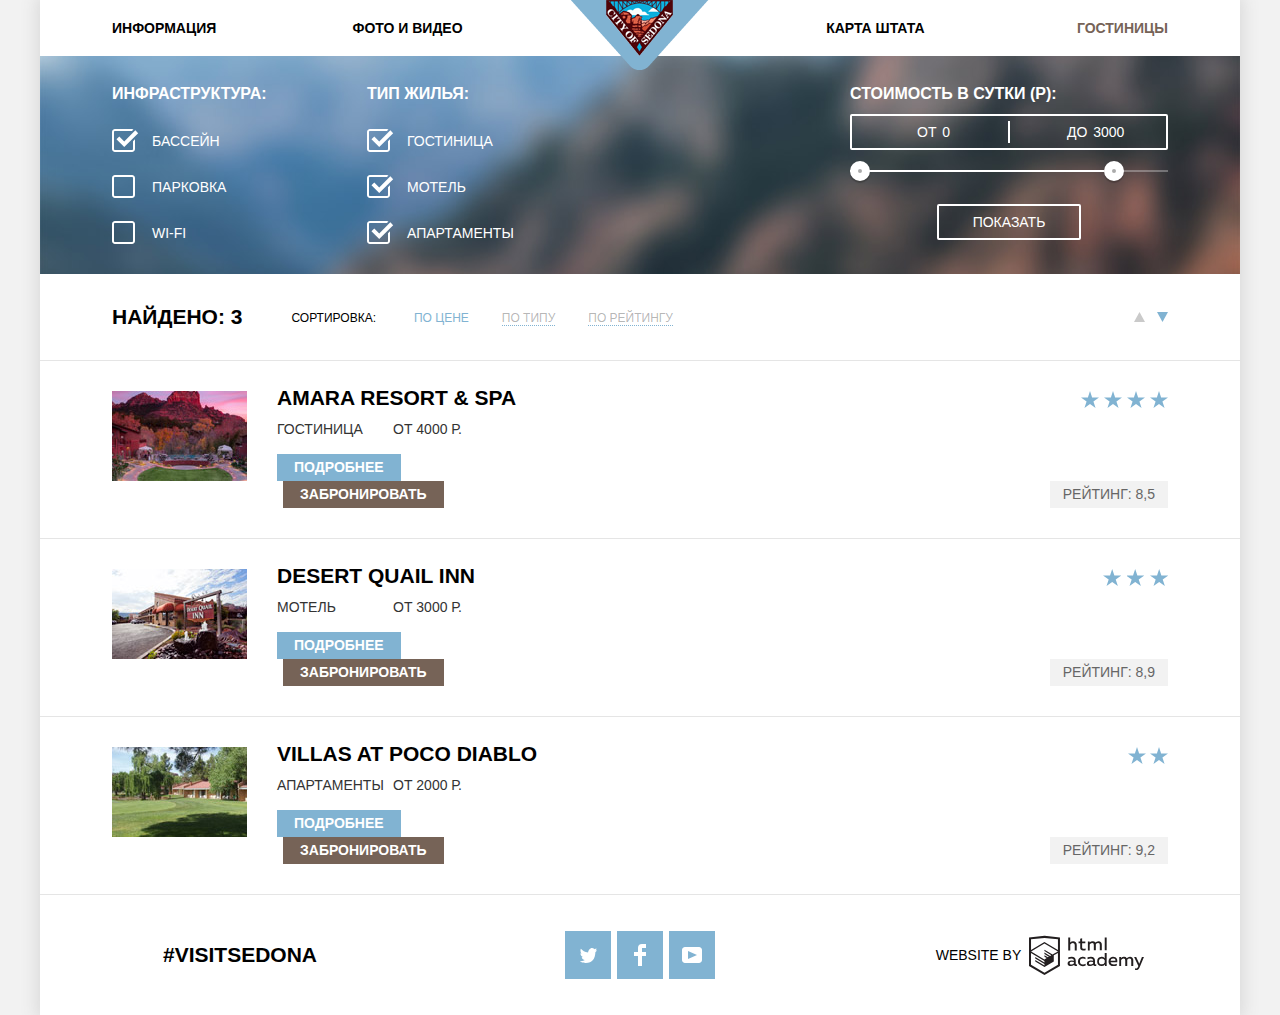
==== commit bd400fee: "Исправление ошибок" ====
--- a/hotels.html
+++ b/hotels.html
@@ -122,12 +122,12 @@
                 </h3>
                 <p class="result-item-text">Гостиница</p>
                 <p class="result-item-text">от 4000 р.</p>
-                <a class="btn btn-more" href="#">Подробнее</a>
-                <a class="btn btn-book" href="#">Забронировать</a>
+                <a class="result-btn btn-more" href="#">Подробнее</a>
+                <a class="result-btn btn-book" href="#">Забронировать</a>
               </div>
               
               <div class="result-item-rating">
-                <div class="result-item-stars">
+                <div class="result-item-stars four-stars">
                   <span class="visually-hidden">4 звезды</span>
                 </div>
                 <p class="result-item-rate">Рейтинг: 8,5</p>
@@ -145,12 +145,12 @@
                 </h3>
                 <p class="result-item-text">Мотель</p>
                 <p class="result-item-text">от 3000 р.</p>
-                <a class="btn btn-more" href="#">Подробнее</a>
-                <a class="btn btn-book" href="#">Забронировать</a>
+                <a class="result-btn btn-more" href="#">Подробнее</a>
+                <a class="result-btn btn-book" href="#">Забронировать</a>
               </div>
               
               <div class="result-item-rating">
-                <div class="result-item-stars">
+                <div class="result-item-stars three-stars">
                   <span class="visually-hidden">3 звезды</span>
                 </div>
                 <p class="result-item-rate">Рейтинг: 8,9</p>
@@ -168,12 +168,12 @@
                 </h3>
                 <p class="result-item-text">Апартаменты</p>
                 <p class="result-item-text">от 2000 р.</p>
-                <a class="btn btn-more" href="#">Подробнее</a>
-                <a class="btn btn-book" href="#">Забронировать</a>
+                <a class="result-btn btn-more" href="#">Подробнее</a>
+                <a class="result-btn btn-book" href="#">Забронировать</a>
               </div>
               
               <div class="result-item-rating">
-                <div class="result-item-stars">
+                <div class="result-item-stars two-stars">
                   <span class="visually-hidden">2 звезды</span>
                 </div>
                 <p class="result-item-rate">Рейтинг: 9,2</p>
--- a/css/style.css
+++ b/css/style.css
@@ -83,7 +83,7 @@
 
 .site-navigation li {
   width: 20%;
-  padding: 16px 0;
+  padding: 15px 0;
 }
 
 .site-navigation li:nth-child(2) {
@@ -101,13 +101,11 @@
 }
 
 .shift-right {
-/*  box-sizing: border-box;*/
   margin-left: 60px;
 }
 
 .shift-left {
-/*  box-sizing: border-box;*/
-  margin-right: 60px;
+  margin-right: 63px;
 }
 
 .site-navigation a {
@@ -135,7 +133,6 @@
 
 .intro::after {
   content: "";
-  display: block;
   
   position: absolute;
   bottom: 0;
@@ -146,7 +143,6 @@
   
   background-image: url("../img/intro-bg.png");
   background-repeat: no-repeat;
-  background-position: 0 0;
 }
 
 .intro img {
@@ -197,7 +193,7 @@
 .features-item {
   box-sizing: border-box;
   width: 400px;
-  padding: 0 49px;
+  padding: 0 49px 40px;
   
   color: #ffffff;
   
@@ -205,34 +201,41 @@
 }
 
 .features-item .features-title {
-  margin: 47px auto 24px auto;
+  margin: 47px auto 24px;
   width: 160px;
   
   font-size: 21px;
-  line-height: 1.2;
-  font-weight: 700;
-}
-
-.features-item .features-description {
-  margin: 0;
-  padding: 0;
-}
-
-.features-item .features-number {
-  margin: 0;
-  padding: 0;
-  margin-bottom: 26px;
+  line-height: 21px;
+  font-weight: 700;
+}
+
+.features-description {
+  margin: 0;
+  padding: 0;
+}
+
+.features-number {
+  margin: 0;
+  padding: 0;
+  margin-bottom: 23px;
 }
 
 .features-image {
   display: flex;
   align-items: center;
-  height: 255px;
+  height: 256px;
   overflow: hidden;
+}
+
+.features-image img {
+  display: block;
+  width: 100%;
+  height: auto;
 }
 
 .features-item-light {
   min-height: 330px;
+  padding-bottom: 49px;
   background-color: #ffffff;
 }
 
@@ -247,7 +250,7 @@
   content: "";
   
   position: absolute;
-  bottom: 54px;
+  bottom: 50px;
   left: 42px;
   
   width: 75px;
@@ -262,7 +265,7 @@
   content: "";
   
   position: absolute;
-  bottom: 54px;
+  bottom: 50px;
   left: 43px;
   
   width: 74px;
@@ -277,7 +280,7 @@
   content: "";
   
   position: absolute;
-  bottom: 54px;
+  bottom: 50px;
   left: 48px;
   
   width: 64px;
@@ -295,6 +298,7 @@
 .features-item-gray {
   min-height: 256px;
   padding: 0 69px;
+  padding-bottom: 40px;
   
   background-color: #eeeeee;
 }
@@ -308,7 +312,7 @@
 }
 
 .offer {
-  padding-top: 55px;
+  padding-top: 52px;
   
   text-align: center;
 }
@@ -412,7 +416,7 @@
 .date-block input {
   width: 346px;
   min-height: 38px;
-  padding: 6px 9px 6px 13px;
+  padding: 6px 35px 6px 13px;
   
   font-size: 14px;
   line-height: 26px;
@@ -624,7 +628,7 @@
   display: block;
   position: relative;
   
-  margin: 3px;
+  margin: 0 3px;
   width: 46px;
   height: 48px;
   
@@ -726,6 +730,7 @@
   
   background-image: url("../img/background-hotels.jpg");
   background-repeat: no-repeat;
+  background-position: 50% 15%;
   background-size: cover;
 }
 
@@ -735,7 +740,7 @@
 
 .filter-form-group {
   margin: 0;
-  margin-top: 25px;
+  margin-top: 27px;
   padding: 0;
   width: 255px;
 }
@@ -842,7 +847,7 @@
 /*Двойной ползунок----------------*/
 .filter-form-container {
   width: 318px;
-  margin-top: 25px;
+  margin-top: 27px;
   margin-left: auto;
 }
 
@@ -852,7 +857,7 @@
 }
 
 .filter-form-cost .filter-form-title {
-  margin-bottom: 8px;
+  margin-bottom: 10px;
 }
 
 .cost-range {
@@ -902,8 +907,10 @@
   width: 50px;
   margin: 0;
 
-  color: inherit;
-  font: inherit;
+  color: #ffffff;
+  font-size: 14px;
+  font-weight: 400;
+  line-height: 1;
 
   background: none;
   border: none;
@@ -960,12 +967,12 @@
   align-items: center;
   padding: 0 6%;
   
-  border-bottom: 2px solid #e5e5e5;
+  border-bottom: 1px solid #e5e5e5;
 }
 
 .sorting-caption {
-  margin: 31px 0;
-  padding-right: 50px;
+  margin: 30px 0;
+  padding-right: 49px;
   
   font-size: 21px;
   line-height: 26px;
@@ -978,6 +985,8 @@
 }
 
 .sorting-by-caption {
+  padding-right: 5px;
+  
   font-size: 12px;
   line-height: 18px;
 }
@@ -1048,24 +1057,29 @@
 
 .result-item {
   display: flex;
-  align-items: flex-end;
   padding: 30px 6%;
   
   list-style: none;
-  border-bottom: 2px solid #e5e5e5;
+  border-bottom: 1px solid #e5e5e5;
 }
 
 .result-item-image {
   margin-right: 30px;
-  
-  line-height: 0;
+}
+
+.result-item-image img {
+  display: block;
 }
 
 .result-item-info {
-  min-height: 90px;
-  width: 20%;
   display: flex;
   flex-wrap: wrap;
+  align-items: flex-start;
+  width: 25%;
+}
+
+.result-item-title {
+  margin: -6px 0 8px;
 }
 
 .result-item-title a{
@@ -1085,18 +1099,16 @@
 }
 
 .result-item-text {
-  width: 50%;
-  margin: 0;
+  width: 116px;
+  margin: 0;
+  margin-bottom: 14px;
   padding-right: 10px;
   box-sizing: border-box;
   color: #333333;
 }
 
-.btn-more {
-  padding: 6px 17px;
-  margin-right: 6px;
-  margin-top: 16px;
-  
+.result-btn {
+  padding: 3px 17px;  
   font-size: 14px;
   line-height: 21px;
   font-weight: 700;
@@ -1116,15 +1128,8 @@
   background-color: #5496bd;
 }
 
-.btn-book {
-  padding: 6px 17px;
-  margin-top: 16px;
-
-  
-  font-size: 14px;
-  line-height: 21px;
-  font-weight: 700;
-  color: #ffffff;
+.btn-book {  
+  margin-left: 6px;
   
   background-color: #766357;
 }
@@ -1141,12 +1146,39 @@
 }
 
 .result-item-rating {
+  display: flex;
+  flex-direction: column;
+  justify-content: space-between;
   margin-left: auto;
 }
 
+.result-item-stars {
+  align-self: flex-end;
+  width: 106px;
+  height: 17px;
+  background-image: url("../img/star.svg");
+  background-repeat: repeat-x;
+  background-repeat: space;
+}
+
+.four-stars {
+  width: 87px;
+  overflow: hidden;
+}
+
+.three-stars {
+  width: 65px;
+  overflow: hidden;
+}
+
+.two-stars {
+  width: 40px;
+  overflow: hidden;
+}
+
 .result-item-rate {
   margin: 0;
-  padding: 5px 15px;
+  padding: 3px 13px;
   
   color: #666666;
   
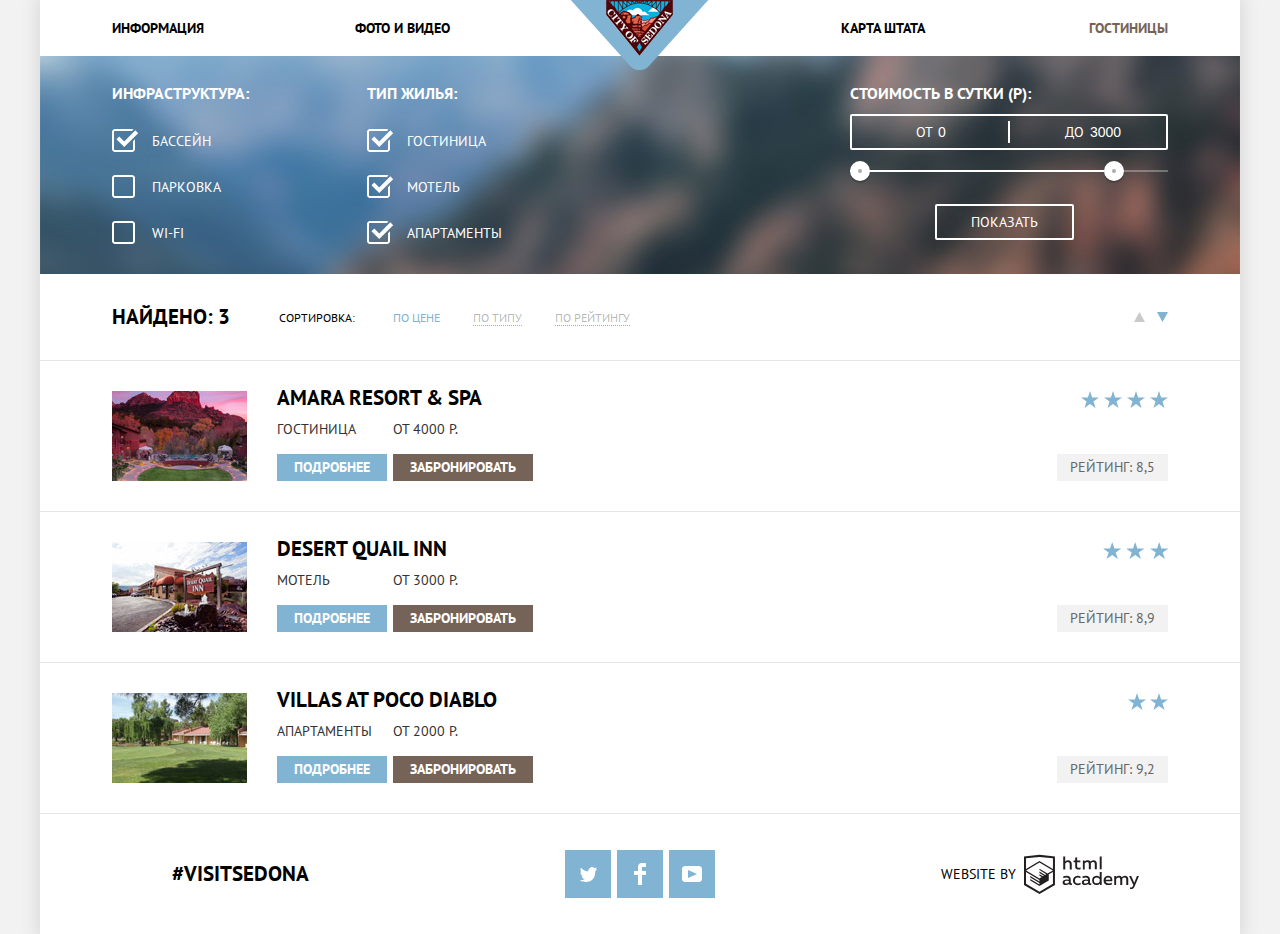
==== commit 66c17aab: "Подготовка к защите" ====
--- a/hotels.html
+++ b/hotels.html
@@ -3,8 +3,9 @@
   <head>
     <meta charset="utf-8">
     <title>Гостиницы</title>
+    <link href="https://fonts.googleapis.com/css?family=PT+Sans:400,700&amp;subset=cyrillic" rel="stylesheet">
     <link href="css/normalize.css" rel="stylesheet">
-    <link href="css/style.css" rel="stylesheet">
+    <link href="css/style-min.css" rel="stylesheet">
   </head>
   <body>
     <div class="container">
@@ -30,16 +31,16 @@
             <fieldset class="filter-form-group">
               <legend class="filter-form-title">Инфраструктура:</legend>
               <ul>
-                <li class="filter-form-option">
-                  <input class="visually-hidden filter-input-checkbox" type="checkbox" name="pool" id="filter-pool" checked>
+                <li class="filter-form-option" tabindex="0">
+                  <input class="filter-input-checkbox" type="checkbox" name="pool" id="filter-pool" checked>
                   <label class="filter-form-label" for="filter-pool">Бассейн</label>
                 </li>
-                <li class="filter-form-option">
-                  <input class="visually-hidden filter-input-checkbox" type="checkbox" name="parking" id="filter-parking">
+                <li class="filter-form-option" tabindex="0">
+                  <input class="filter-input-checkbox" type="checkbox" name="parking" id="filter-parking">
                   <label class="filter-form-label" for="filter-parking">Парковка</label>
                 </li>
-                <li class="filter-form-option">
-                  <input class="visually-hidden filter-input-checkbox" type="checkbox" name="wifi" id="filter-wifi">
+                <li class="filter-form-option" tabindex="0">
+                  <input class="filter-input-checkbox" type="checkbox" name="wifi" id="filter-wifi">
                   <label class="filter-form-label" for="filter-wifi">Wi-Fi</label>
                 </li>
               </ul>
@@ -47,16 +48,16 @@
             <fieldset class="filter-form-group">
               <legend class="filter-form-title">Тип жилья:</legend>
               <ul>
-                <li class="filter-form-option">
-                  <input class="visually-hidden filter-input-checkbox" type="checkbox" name="hotel" id="filter-hotel" checked>
+                <li class="filter-form-option" tabindex="0">
+                  <input class="filter-input-checkbox" type="checkbox" name="hotel" id="filter-hotel" checked>
                   <label class="filter-form-label" for="filter-hotel">Гостиница</label>
                 </li>
-                <li class="filter-form-option">
-                  <input class="visually-hidden filter-input-checkbox" type="checkbox" name="motel" id="filter-motel" checked>
+                <li class="filter-form-option" tabindex="0">
+                  <input class="filter-input-checkbox" type="checkbox" name="motel" id="filter-motel" checked>
                   <label class="filter-form-label" for="filter-motel">Мотель</label>
                 </li>
-                <li class="filter-form-option">
-                  <input class="visually-hidden filter-input-checkbox" type="checkbox" name="apartments" id="filter-apartments" checked>
+                <li class="filter-form-option" tabindex="0">
+                  <input class="filter-input-checkbox" type="checkbox" name="apartments" id="filter-apartments" checked>
                   <label class="filter-form-label" for="filter-apartments">Апартаменты</label>
                 </li>
               </ul>
--- a/css/style-min.css
+++ b/css/style-min.css
@@ -0,0 +1 @@
+@-webkit-keyframes swim{0%{-webkit-transform:translateY(-100%);transform:translateY(-100%)}to{-webkit-transform:translateY(0);transform:translateY(0)}}@keyframes swim{0%{-webkit-transform:translateY(-100%);transform:translateY(-100%)}to{-webkit-transform:translateY(0);transform:translateY(0)}}@-webkit-keyframes shake{0%,to{-webkit-transform:translateX(0);transform:translateX(0)}10%,30%,50%,70%,90%{-webkit-transform:translateX(-5px);transform:translateX(-5px)}20%,40%,60%,80%{-webkit-transform:translateX(5px);transform:translateX(5px)}}@keyframes shake{0%,to{-webkit-transform:translateX(0);transform:translateX(0)}10%,30%,50%,70%,90%{-webkit-transform:translateX(-5px);transform:translateX(-5px)}20%,40%,60%,80%{-webkit-transform:translateX(5px);transform:translateX(5px)}}body{margin:0;padding:0;font-size:14px;line-height:21px;font-weight:400;font-family:"PT Sans","Arial",sans-serif;text-transform:uppercase;background-color:#f2f2f2}.container{width:1200px;margin:0 auto;background-color:#fff;-webkit-box-shadow:0 0 15px 4px #dbdbdb;box-shadow:0 0 15px 4px #dbdbdb}a{text-decoration:none}.visually-hidden:not(:focus):not(:active){position:absolute;width:1px;height:1px;margin:-1px;border:0;padding:0;white-space:nowrap;-webkit-clip-path:inset(100%);clip-path:inset(100%);clip:rect(0 0 0 0);overflow:hidden}.btn{display:inline-block;vertical-align:middle;font:inherit;text-align:center;color:#fff;text-transform:uppercase;background-color:#766357;border:0}.main-header{position:relative;font-size:14px;line-height:26px;font-weight:700;color:#000;background-color:#fff}.main-header-logo{position:absolute;z-index:1;top:0;left:50%;width:138px;height:70px;-webkit-transform:translateX(-50%);-ms-transform:translateX(-50%);transform:translateX(-50%)}.site-navigation{display:-webkit-box;display:-ms-flexbox;display:flex;flex-wrap:wrap;-webkit-box-pack:justify;-ms-flex-pack:justify;justify-content:space-between;margin:0;padding:0 6%;list-style:none}.site-navigation li{width:20%;padding:15px 0}.site-navigation li:nth-child(4n+1){text-align:left;margin-right:3%}.site-navigation li:nth-child(4n+2){text-align:left}.site-navigation li:nth-child(4n+3){text-align:right}.site-navigation li:nth-child(4n+4){text-align:right;margin-left:3%}.site-navigation li:nth-child(4n+2){margin-right:14%}.site-navigation li:nth-child(4n+3){margin-left:0}.site-navigation a{color:#000}.site-navigation a:focus,.site-navigation a:hover{color:#81b3d2}.site-navigation a:active{color:rgba(0,0,0,.3)}.intro{position:relative;background-color:#d9eaf2;background-image:url(../img/background.jpg);background-position:50% 21%;background-repeat:no-repeat;background-size:cover}.features-item-light .features-title-house::before,.intro::after{content:"";position:absolute;bottom:0;left:0;width:100%;height:57px;background-image:url(../img/intro-bg.png);background-repeat:no-repeat}.intro img{display:block;margin:0 auto;padding-top:76px;padding-bottom:80px}.promo{margin-bottom:51px;margin-top:60px;text-align:center}.promo .main-title{width:450px;margin:0 auto 28px;font-size:21px;line-height:26px;font-weight:700;color:#000}.promo p{width:575px;margin:0 auto;font-size:14px;line-height:26px}.features-list{display:-webkit-box;display:-ms-flexbox;display:flex;-ms-flex-wrap:wrap;flex-wrap:wrap;margin:0;padding:0;text-align:center;list-style:none;background-color:#81b3d2}.features-item{z-index:1;-webkit-box-sizing:border-box;box-sizing:border-box;width:400px;padding:0 49px 40px;color:#fff;background-color:#81b3d2}.features-item .features-title{margin:47px auto 24px;width:160px;font-size:21px;line-height:21px;font-weight:700}.features-description{margin:0;padding:0}.features-number{margin:0 0 23px;padding:0}.features-image{display:-webkit-box;display:-ms-flexbox;display:flex;-webkit-box-align:center;-ms-flex-align:center;align-items:center;height:256px;overflow:hidden}.features-image img{display:block;width:100%;height:auto}.features-item-light{min-height:330px;padding-bottom:49px;background-color:#fff}.features-item-light .features-title{position:relative;margin-top:161px;color:#000}.features-item-light .features-title-house::before{bottom:50px;left:42px;width:75px;height:72px;background-image:url(../img/icon-1.svg);background-position:0 0}.features-item-light .features-title-food::before,.features-item-light .features-title-souvenir::before{content:"";position:absolute;bottom:50px;left:43px;width:74px;height:70px;background-image:url(../img/icon-2.svg);background-repeat:no-repeat;background-position:0 0}.features-item-light .features-title-souvenir::before{left:48px;width:64px;height:76px;background-image:url(../img/icon-3.svg)}.features-item-gray p,.features-item-light p,.promo p{color:#333}.features-item-gray{min-height:256px;padding:0 69px 40px;background-color:#eee}.features-item-gray .features-title{color:#000}.offer{position:relative;z-index:1;padding-top:52px;text-align:center;background-color:#fff}.btn-search,.offer-title{font-size:30px;line-height:36px;font-weight:700;color:#000}.offer p{width:575px;margin:25px auto 45px;font-size:14px;line-height:24px}.btn-search{-webkit-box-sizing:border-box;box-sizing:border-box;width:568px;padding:30px 50px;font-size:21px;line-height:26px;color:#fff;background-color:#766357}.btn-search:focus,.btn-search:hover{background-color:#604e43}.btn-search:active{color:rgba(255,255,255,.3);background-color:#503e33}.index-footer{position:relative}.map iframe,.map img{position:absolute;margin-bottom:-5px}.map iframe{position:relative;width:100%;height:593px;border:0}.search-form,.search-form-open{display:-webkit-box;display:-ms-flexbox}.search-form{position:absolute;z-index:0;top:0;display:none;-ms-flex-wrap:wrap;flex-wrap:wrap;-webkit-box-sizing:border-box;box-sizing:border-box;width:568px;margin-left:316px;padding:55px;font-size:14px;line-height:26px;font-weight:700;text-transform:uppercase;background-color:#fff}.search-form-open{display:flex;-webkit-animation:swim .7s;animation:swim .7s}.search-form-error{-webkit-animation:shake .6s;animation:shake .6s}.date-block label{width:100px;padding-right:12px}.search-form input{-webkit-box-sizing:border-box;box-sizing:border-box;font:inherit;text-transform:uppercase;background-color:#f2f2f2;border:0}.search-form input:hover{background-color:#ebebeb}.search-form input:focus{background-color:#fff;outline:2px solid #e5e5e5}.search-form .date-block{position:relative;display:-webkit-box;display:-ms-flexbox;display:flex;-ms-flex-wrap:wrap;flex-wrap:wrap;-webkit-box-align:center;-ms-flex-align:center;align-items:center;margin:0 0 29px}.date-block input{width:346px;min-height:38px;padding:6px 35px 6px 13px;font-size:14px;line-height:26px;font-weight:700;text-transform:uppercase}.form-calendar{position:absolute;top:8px;left:428px;padding:0;background-color:transparent;border:0}.form-calendar svg{fill:#cacaca}.form-calendar:focus svg,.form-calendar:hover svg{fill:#000}.form-calendar:active svg{fill:#81b3d2}.search-form .persons-block{position:relative;display:-webkit-box;display:-ms-flexbox;display:flex;-ms-flex-wrap:wrap;flex-wrap:wrap;-webkit-box-align:center;-ms-flex-align:center;align-items:center;width:50%;margin:0;padding-bottom:29px}.persons-block:nth-child(2n) label,.persons-block:nth-child(2n-1) label{-webkit-box-sizing:border-box;box-sizing:border-box;width:113px;padding-right:12px}.persons-block:nth-child(2n) label{padding-left:50px}.persons-block input{width:38px;min-height:38px;padding:6px 4px;font-size:14px;line-height:26px;font-weight:700;text-transform:uppercase;text-align:center}.form-persons-change{width:38px;height:38px;padding:0;background-color:#f2f2f2;border:0}.icon-minus::before,.icon-plus::after,.icon-plus::before{content:"";position:absolute;top:17px;left:126px;width:12px;height:3px;background-color:#a9a9a9}.icon-plus::after,.icon-plus::before{left:202px}.icon-plus::after{-webkit-transform:rotate(90deg);-ms-transform:rotate(90deg);transform:rotate(90deg)}.icon-minus:focus::before,.icon-minus:hover::before,.icon-plus:focus::after,.icon-plus:focus::before,.icon-plus:hover::after,.icon-plus:hover::before{background-color:#000}.btn-search-form,.icon-minus:active::before,.icon-plus:active::after,.icon-plus:active::before{background-color:#81b3d2}.btn-search-form{width:100%;margin-top:25px;padding:17px 0;font-size:21px;line-height:26px;font-weight:700;color:#fff;border:0}.btn-search-form:focus,.btn-search-form:hover{background-color:#669ec0}.btn-search-form:active{color:rgba(255,255,255,.3);background-color:#5496bd}.index-footer-wrapper,.main-footer{display:-webkit-box;display:-ms-flexbox;display:flex;-webkit-box-align:center;-ms-flex-align:center;align-items:center;text-align:center;background-color:rgba(255,255,255,.9)}.index-footer-wrapper{position:absolute;bottom:0;left:0}.hashtag{width:400px;margin:0;padding:0;font-size:21px;line-height:26px;font-weight:700;color:#000}.footer-social{width:400px;margin:36px 0}.social-list{display:-webkit-box;display:-ms-flexbox;display:flex;-ms-flex-wrap:wrap;flex-wrap:wrap;-webkit-box-pack:center;-ms-flex-pack:center;justify-content:center;margin:0;padding:0;list-style:none}.social-button{position:relative;display:block;width:46px;height:48px;margin:0 3px;color:#81b3d2;background-color:#81b3d2}.social-button:focus,.social-button:hover{background-color:#669ec0}.social-button:active::before{opacity:.3}.icon-facebook::before,.icon-twitter::before,.icon-youtube::before{content:"";position:absolute;top:17px;left:15px;display:block;width:17px;height:15px;background-image:url(../img/twitter.svg);background-repeat:no-repeat}.icon-facebook::before,.icon-youtube::before{top:13px;left:17px;width:12px;height:22px;background-image:url(../img/fb-icon.svg)}.icon-youtube::before{top:16px;left:13px;width:20px;height:16px;background-image:url(../img/youtube.svg)}.footer-copyright{display:-webkit-box;display:-ms-flexbox;display:flex;-webkit-box-pack:center;-ms-flex-pack:center;justify-content:center;-webkit-box-align:center;-ms-flex-align:center;align-items:center;width:400px}.footer-copyright span{margin-right:8px;font-size:14px;line-height:26px;font-weight:400}.icon-academy{line-height:0}.icon-academy:focus path,.icon-academy:hover path{fill:#81b3d2}.icon-academy:active path{fill:#bdbbbc}.site-navigation-current a{color:#766357}.filters{padding:0 6%;background-color:#47535a;background-image:url(../img/background-hotels.jpg);background-repeat:no-repeat;background-position:50% 15%;background-size:cover}.filter-form{display:-webkit-box;display:-ms-flexbox;display:flex}.filter-form-group{width:255px;margin:27px 0 0;padding:0}.filter-form fieldset{border:0}.filter-form-title{margin-bottom:27px;font-size:16px;line-height:21px;font-weight:700;color:#fff}.filter-form ul{margin:0;padding:0;list-style:none;line-height:21px;color:#fff}.filter-form-option{margin-bottom:25px;outline:0}.filter-form-option:last-child{margin-bottom:30px}.filter-input-checkbox{display:none}.filter-form-option label{position:relative;display:block;padding-left:40px;cursor:pointer;-webkit-user-select:none;-moz-user-select:none;-ms-user-select:none;user-select:none}.filter-input-checkbox:checked+label::before{content:"";position:absolute;width:27px;height:23px;background-image:url(../img/checkbox-on.svg)}.filter-input-checkbox+label::before{content:"";position:absolute;left:0;bottom:0;width:23px;height:23px;background-image:url(../img/checkbox-off.svg)}.filter-input-checkbox:disabled+label::before{background-image:url(../img/checkbox-off-disabled.svg)}.filter-input-checkbox:checked:disabled+label::before{background-image:url(../img/checkbox-on-disabled.svg)}.filter-form-option:focus label::before{box-shadow:-10px 0 15px 0 rgba(255,255,255,.4)}.btn-filter-form{display:block;margin-left:85px;padding:6px 34px;font-size:14px;line-height:20px;color:#fff;text-transform:uppercase;background:0 0;border:2px solid #fff;border-radius:2px;cursor:pointer}.btn-filter-form:focus,.btn-filter-form:hover{color:#000;background-color:#fff}.filter-form-container{width:318px;margin-top:27px;margin-left:auto}.filter-form-cost{margin:0;padding:0}.filter-form-cost .filter-form-title{margin-bottom:10px}.cost-range{position:relative;height:32px;margin:0 0 20px;font-size:0;border:2px solid #fff;border-radius:2px}.cost-range::after{content:"";position:absolute;top:50%;left:50%;width:2px;height:22px;background:#fff;-webkit-transform:translate(-50%,-50%);-ms-transform:translate(-50%,-50%);transform:translate(-50%,-50%)}.cost-range label,.cost-range-input{color:#fff;font-size:14px;font-weight:400}.cost-range label{display:inline-block;vertical-align:top;cursor:pointer;line-height:32px}.cost-range-label{width:85px;padding-left:64px}.cost-range-input{width:50px;margin:0;line-height:1;background:0 0;border:0}.scale{position:relative;margin-bottom:32px}.scale .diapason{height:2px;background:rgba(255,255,255,.3)}.diapason .bar{width:80%;height:2px;background:#fff}.toggle{position:absolute;top:-9px;width:4px;height:4px;background:#ababab;border:8px solid #fff;border-radius:50%;-webkit-box-shadow:0 2px 1px 0 rgba(0,1,1,.2);box-shadow:0 2px 1px 0 rgba(0,1,1,.2);cursor:pointer}.toggle:hover{background:#1c4f80}.toggle-min{left:0}.toggle-max{left:80%}.sorting{display:-webkit-box;display:-ms-flexbox;display:flex;-webkit-box-align:center;-ms-flex-align:center;align-items:center;padding:0 6%;border-bottom:1px solid #e5e5e5}.sorting-caption{margin:30px 0;padding-right:49px;font-size:21px;line-height:26px;font-weight:700}.sorting-by{display:-webkit-box;display:-ms-flexbox;display:flex;-webkit-box-align:baseline;-ms-flex-align:baseline;align-items:baseline}.sorting-by-caption{padding-right:5px;font-size:12px;line-height:18px}.sorting-list{display:-webkit-box;display:-ms-flexbox;display:flex;-webkit-box-align:center;-ms-flex-align:center;align-items:center;margin:0;padding:0;list-style:none}.sorting-list li{margin-left:33px}.sorting-list a{font-size:12px;line-height:18px;color:rgba(0,0,0,.3);border-bottom:1px dotted #81b3d2}.sorting-list .active{color:#81b3d2;border:0}.sorting-list a:focus,.sorting-list a:hover{color:#81b3d2}.sorting-list a:active{color:#000;border:0}.arrows{margin-left:auto}.arrow{font-size:0;line-height:0}.arrow-up{margin-right:12px}.arrow-down:focus path,.arrow-down:hover path,.arrow-up:focus path,.arrow-up:hover path{fill:#231f20}.arrow-down:active path,.arrow-up:active path{fill:#81b3d2}.result-list{margin:0;padding:0}.result-item{display:-webkit-box;display:-ms-flexbox;display:flex;padding:30px 6%;list-style:none;border-bottom:1px solid #e5e5e5}.result-item-image{margin-right:30px}.result-item-image img{display:block}.result-item-info{display:-webkit-box;display:-ms-flexbox;display:flex;-ms-flex-wrap:wrap;flex-wrap:wrap;-webkit-box-align:start;-ms-flex-align:start;align-items:flex-start;width:25%}.result-item-title{margin:-6px 0 8px}.result-item-title a{font-size:21px;line-height:26px;font-weight:700;color:#000}.result-item-title a:focus,.result-item-title a:hover{color:#81b3d2}.result-item-title a:active{color:rgba(0,0,0,.3)}.result-item-text{width:116px;margin:0 0 14px;padding-right:10px;-webkit-box-sizing:border-box;box-sizing:border-box;color:#333}.result-btn{padding:3px 17px;font-size:14px;line-height:21px;font-weight:700;color:#fff;background-color:#81b3d2}.btn-more:focus,.btn-more:hover{background-color:#669ec0}.btn-more:active{color:rgba(255,255,255,.3);background-color:#5496bd}.btn-book{margin-left:6px;background-color:#766357}.btn-book:focus,.btn-book:hover{background-color:#604e43}.btn-book:active{color:rgba(255,255,255,.3);background-color:#503e33}.result-item-rating{display:-webkit-box;display:-ms-flexbox;display:flex;-webkit-box-orient:vertical;-webkit-box-direction:normal;-ms-flex-direction:column;flex-direction:column;-webkit-box-pack:justify;-ms-flex-pack:justify;justify-content:space-between;margin-left:auto}.result-item-stars{-ms-flex-item-align:end;align-self:flex-end;width:106px;height:17px;background-image:url(../img/star.svg);background-repeat:space}.four-stars{width:87px;overflow:hidden}.three-stars,.two-stars{width:65px;overflow:hidden}.two-stars{width:40px}.result-item-rate{margin:0;padding:3px 13px;color:#666;background-color:#f2f2f2}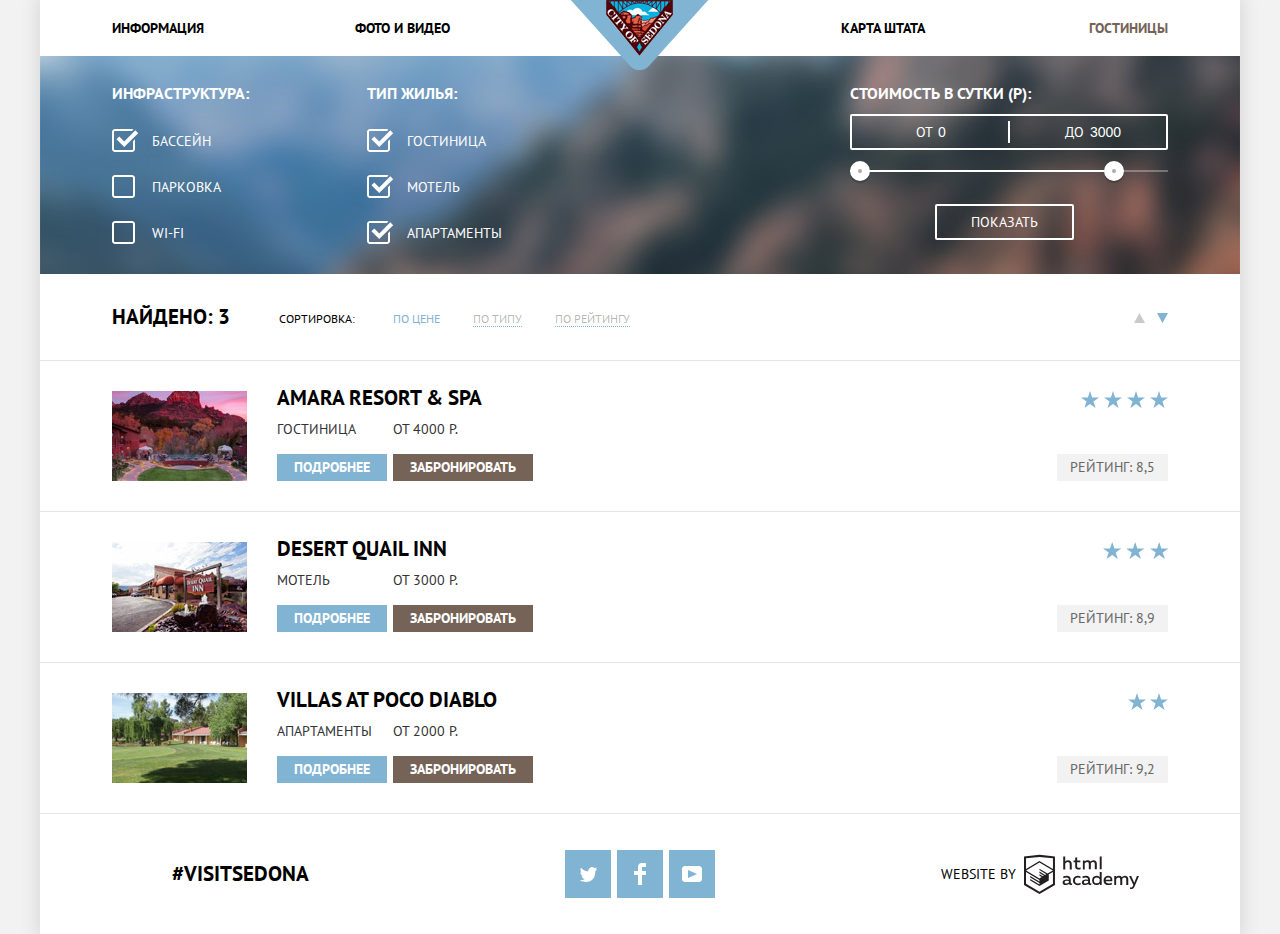
==== commit 5a4656e1: "Исправил дополнительные критерии" ====
--- a/hotels.html
+++ b/hotels.html
@@ -31,34 +31,34 @@
             <fieldset class="filter-form-group">
               <legend class="filter-form-title">Инфраструктура:</legend>
               <ul>
-                <li class="filter-form-option" tabindex="0">
+                <li class="filter-form-option">
                   <input class="filter-input-checkbox" type="checkbox" name="pool" id="filter-pool" checked>
-                  <label class="filter-form-label" for="filter-pool">Бассейн</label>
-                </li>
-                <li class="filter-form-option" tabindex="0">
+                  <label class="filter-form-label" for="filter-pool" tabindex="0">Бассейн</label>
+                </li>
+                <li class="filter-form-option">
                   <input class="filter-input-checkbox" type="checkbox" name="parking" id="filter-parking">
-                  <label class="filter-form-label" for="filter-parking">Парковка</label>
-                </li>
-                <li class="filter-form-option" tabindex="0">
+                  <label class="filter-form-label" for="filter-parking" tabindex="0">Парковка</label>
+                </li>
+                <li class="filter-form-option">
                   <input class="filter-input-checkbox" type="checkbox" name="wifi" id="filter-wifi">
-                  <label class="filter-form-label" for="filter-wifi">Wi-Fi</label>
+                  <label class="filter-form-label" for="filter-wifi" tabindex="0">Wi-Fi</label>
                 </li>
               </ul>
             </fieldset>
             <fieldset class="filter-form-group">
               <legend class="filter-form-title">Тип жилья:</legend>
               <ul>
-                <li class="filter-form-option" tabindex="0">
+                <li class="filter-form-option">
                   <input class="filter-input-checkbox" type="checkbox" name="hotel" id="filter-hotel" checked>
-                  <label class="filter-form-label" for="filter-hotel">Гостиница</label>
-                </li>
-                <li class="filter-form-option" tabindex="0">
+                  <label class="filter-form-label" for="filter-hotel" tabindex="0">Гостиница</label>
+                </li>
+                <li class="filter-form-option">
                   <input class="filter-input-checkbox" type="checkbox" name="motel" id="filter-motel" checked>
-                  <label class="filter-form-label" for="filter-motel">Мотель</label>
-                </li>
-                <li class="filter-form-option" tabindex="0">
+                  <label class="filter-form-label" for="filter-motel" tabindex="0">Мотель</label>
+                </li>
+                <li class="filter-form-option">
                   <input class="filter-input-checkbox" type="checkbox" name="apartments" id="filter-apartments" checked>
-                  <label class="filter-form-label" for="filter-apartments">Апартаменты</label>
+                  <label class="filter-form-label" for="filter-apartments" tabindex="0">Апартаменты</label>
                 </li>
               </ul>
             </fieldset>
--- a/css/style-min.css
+++ b/css/style-min.css
@@ -1 +1 @@
-@-webkit-keyframes swim{0%{-webkit-transform:translateY(-100%);transform:translateY(-100%)}to{-webkit-transform:translateY(0);transform:translateY(0)}}@keyframes swim{0%{-webkit-transform:translateY(-100%);transform:translateY(-100%)}to{-webkit-transform:translateY(0);transform:translateY(0)}}@-webkit-keyframes shake{0%,to{-webkit-transform:translateX(0);transform:translateX(0)}10%,30%,50%,70%,90%{-webkit-transform:translateX(-5px);transform:translateX(-5px)}20%,40%,60%,80%{-webkit-transform:translateX(5px);transform:translateX(5px)}}@keyframes shake{0%,to{-webkit-transform:translateX(0);transform:translateX(0)}10%,30%,50%,70%,90%{-webkit-transform:translateX(-5px);transform:translateX(-5px)}20%,40%,60%,80%{-webkit-transform:translateX(5px);transform:translateX(5px)}}body{margin:0;padding:0;font-size:14px;line-height:21px;font-weight:400;font-family:"PT Sans","Arial",sans-serif;text-transform:uppercase;background-color:#f2f2f2}.container{width:1200px;margin:0 auto;background-color:#fff;-webkit-box-shadow:0 0 15px 4px #dbdbdb;box-shadow:0 0 15px 4px #dbdbdb}a{text-decoration:none}.visually-hidden:not(:focus):not(:active){position:absolute;width:1px;height:1px;margin:-1px;border:0;padding:0;white-space:nowrap;-webkit-clip-path:inset(100%);clip-path:inset(100%);clip:rect(0 0 0 0);overflow:hidden}.btn{display:inline-block;vertical-align:middle;font:inherit;text-align:center;color:#fff;text-transform:uppercase;background-color:#766357;border:0}.main-header{position:relative;font-size:14px;line-height:26px;font-weight:700;color:#000;background-color:#fff}.main-header-logo{position:absolute;z-index:1;top:0;left:50%;width:138px;height:70px;-webkit-transform:translateX(-50%);-ms-transform:translateX(-50%);transform:translateX(-50%)}.site-navigation{display:-webkit-box;display:-ms-flexbox;display:flex;flex-wrap:wrap;-webkit-box-pack:justify;-ms-flex-pack:justify;justify-content:space-between;margin:0;padding:0 6%;list-style:none}.site-navigation li{width:20%;padding:15px 0}.site-navigation li:nth-child(4n+1){text-align:left;margin-right:3%}.site-navigation li:nth-child(4n+2){text-align:left}.site-navigation li:nth-child(4n+3){text-align:right}.site-navigation li:nth-child(4n+4){text-align:right;margin-left:3%}.site-navigation li:nth-child(4n+2){margin-right:14%}.site-navigation li:nth-child(4n+3){margin-left:0}.site-navigation a{color:#000}.site-navigation a:focus,.site-navigation a:hover{color:#81b3d2}.site-navigation a:active{color:rgba(0,0,0,.3)}.intro{position:relative;background-color:#d9eaf2;background-image:url(../img/background.jpg);background-position:50% 21%;background-repeat:no-repeat;background-size:cover}.features-item-light .features-title-house::before,.intro::after{content:"";position:absolute;bottom:0;left:0;width:100%;height:57px;background-image:url(../img/intro-bg.png);background-repeat:no-repeat}.intro img{display:block;margin:0 auto;padding-top:76px;padding-bottom:80px}.promo{margin-bottom:51px;margin-top:60px;text-align:center}.promo .main-title{width:450px;margin:0 auto 28px;font-size:21px;line-height:26px;font-weight:700;color:#000}.promo p{width:575px;margin:0 auto;font-size:14px;line-height:26px}.features-list{display:-webkit-box;display:-ms-flexbox;display:flex;-ms-flex-wrap:wrap;flex-wrap:wrap;margin:0;padding:0;text-align:center;list-style:none;background-color:#81b3d2}.features-item{z-index:1;-webkit-box-sizing:border-box;box-sizing:border-box;width:400px;padding:0 49px 40px;color:#fff;background-color:#81b3d2}.features-item .features-title{margin:47px auto 24px;width:160px;font-size:21px;line-height:21px;font-weight:700}.features-description{margin:0;padding:0}.features-number{margin:0 0 23px;padding:0}.features-image{display:-webkit-box;display:-ms-flexbox;display:flex;-webkit-box-align:center;-ms-flex-align:center;align-items:center;height:256px;overflow:hidden}.features-image img{display:block;width:100%;height:auto}.features-item-light{min-height:330px;padding-bottom:49px;background-color:#fff}.features-item-light .features-title{position:relative;margin-top:161px;color:#000}.features-item-light .features-title-house::before{bottom:50px;left:42px;width:75px;height:72px;background-image:url(../img/icon-1.svg);background-position:0 0}.features-item-light .features-title-food::before,.features-item-light .features-title-souvenir::before{content:"";position:absolute;bottom:50px;left:43px;width:74px;height:70px;background-image:url(../img/icon-2.svg);background-repeat:no-repeat;background-position:0 0}.features-item-light .features-title-souvenir::before{left:48px;width:64px;height:76px;background-image:url(../img/icon-3.svg)}.features-item-gray p,.features-item-light p,.promo p{color:#333}.features-item-gray{min-height:256px;padding:0 69px 40px;background-color:#eee}.features-item-gray .features-title{color:#000}.offer{position:relative;z-index:1;padding-top:52px;text-align:center;background-color:#fff}.btn-search,.offer-title{font-size:30px;line-height:36px;font-weight:700;color:#000}.offer p{width:575px;margin:25px auto 45px;font-size:14px;line-height:24px}.btn-search{-webkit-box-sizing:border-box;box-sizing:border-box;width:568px;padding:30px 50px;font-size:21px;line-height:26px;color:#fff;background-color:#766357}.btn-search:focus,.btn-search:hover{background-color:#604e43}.btn-search:active{color:rgba(255,255,255,.3);background-color:#503e33}.index-footer{position:relative}.map iframe,.map img{position:absolute;margin-bottom:-5px}.map iframe{position:relative;width:100%;height:593px;border:0}.search-form,.search-form-open{display:-webkit-box;display:-ms-flexbox}.search-form{position:absolute;z-index:0;top:0;display:none;-ms-flex-wrap:wrap;flex-wrap:wrap;-webkit-box-sizing:border-box;box-sizing:border-box;width:568px;margin-left:316px;padding:55px;font-size:14px;line-height:26px;font-weight:700;text-transform:uppercase;background-color:#fff}.search-form-open{display:flex;-webkit-animation:swim .7s;animation:swim .7s}.search-form-error{-webkit-animation:shake .6s;animation:shake .6s}.date-block label{width:100px;padding-right:12px}.search-form input{-webkit-box-sizing:border-box;box-sizing:border-box;font:inherit;text-transform:uppercase;background-color:#f2f2f2;border:0}.search-form input:hover{background-color:#ebebeb}.search-form input:focus{background-color:#fff;outline:2px solid #e5e5e5}.search-form .date-block{position:relative;display:-webkit-box;display:-ms-flexbox;display:flex;-ms-flex-wrap:wrap;flex-wrap:wrap;-webkit-box-align:center;-ms-flex-align:center;align-items:center;margin:0 0 29px}.date-block input{width:346px;min-height:38px;padding:6px 35px 6px 13px;font-size:14px;line-height:26px;font-weight:700;text-transform:uppercase}.form-calendar{position:absolute;top:8px;left:428px;padding:0;background-color:transparent;border:0}.form-calendar svg{fill:#cacaca}.form-calendar:focus svg,.form-calendar:hover svg{fill:#000}.form-calendar:active svg{fill:#81b3d2}.search-form .persons-block{position:relative;display:-webkit-box;display:-ms-flexbox;display:flex;-ms-flex-wrap:wrap;flex-wrap:wrap;-webkit-box-align:center;-ms-flex-align:center;align-items:center;width:50%;margin:0;padding-bottom:29px}.persons-block:nth-child(2n) label,.persons-block:nth-child(2n-1) label{-webkit-box-sizing:border-box;box-sizing:border-box;width:113px;padding-right:12px}.persons-block:nth-child(2n) label{padding-left:50px}.persons-block input{width:38px;min-height:38px;padding:6px 4px;font-size:14px;line-height:26px;font-weight:700;text-transform:uppercase;text-align:center}.form-persons-change{width:38px;height:38px;padding:0;background-color:#f2f2f2;border:0}.icon-minus::before,.icon-plus::after,.icon-plus::before{content:"";position:absolute;top:17px;left:126px;width:12px;height:3px;background-color:#a9a9a9}.icon-plus::after,.icon-plus::before{left:202px}.icon-plus::after{-webkit-transform:rotate(90deg);-ms-transform:rotate(90deg);transform:rotate(90deg)}.icon-minus:focus::before,.icon-minus:hover::before,.icon-plus:focus::after,.icon-plus:focus::before,.icon-plus:hover::after,.icon-plus:hover::before{background-color:#000}.btn-search-form,.icon-minus:active::before,.icon-plus:active::after,.icon-plus:active::before{background-color:#81b3d2}.btn-search-form{width:100%;margin-top:25px;padding:17px 0;font-size:21px;line-height:26px;font-weight:700;color:#fff;border:0}.btn-search-form:focus,.btn-search-form:hover{background-color:#669ec0}.btn-search-form:active{color:rgba(255,255,255,.3);background-color:#5496bd}.index-footer-wrapper,.main-footer{display:-webkit-box;display:-ms-flexbox;display:flex;-webkit-box-align:center;-ms-flex-align:center;align-items:center;text-align:center;background-color:rgba(255,255,255,.9)}.index-footer-wrapper{position:absolute;bottom:0;left:0}.hashtag{width:400px;margin:0;padding:0;font-size:21px;line-height:26px;font-weight:700;color:#000}.footer-social{width:400px;margin:36px 0}.social-list{display:-webkit-box;display:-ms-flexbox;display:flex;-ms-flex-wrap:wrap;flex-wrap:wrap;-webkit-box-pack:center;-ms-flex-pack:center;justify-content:center;margin:0;padding:0;list-style:none}.social-button{position:relative;display:block;width:46px;height:48px;margin:0 3px;color:#81b3d2;background-color:#81b3d2}.social-button:focus,.social-button:hover{background-color:#669ec0}.social-button:active::before{opacity:.3}.icon-facebook::before,.icon-twitter::before,.icon-youtube::before{content:"";position:absolute;top:17px;left:15px;display:block;width:17px;height:15px;background-image:url(../img/twitter.svg);background-repeat:no-repeat}.icon-facebook::before,.icon-youtube::before{top:13px;left:17px;width:12px;height:22px;background-image:url(../img/fb-icon.svg)}.icon-youtube::before{top:16px;left:13px;width:20px;height:16px;background-image:url(../img/youtube.svg)}.footer-copyright{display:-webkit-box;display:-ms-flexbox;display:flex;-webkit-box-pack:center;-ms-flex-pack:center;justify-content:center;-webkit-box-align:center;-ms-flex-align:center;align-items:center;width:400px}.footer-copyright span{margin-right:8px;font-size:14px;line-height:26px;font-weight:400}.icon-academy{line-height:0}.icon-academy:focus path,.icon-academy:hover path{fill:#81b3d2}.icon-academy:active path{fill:#bdbbbc}.site-navigation-current a{color:#766357}.filters{padding:0 6%;background-color:#47535a;background-image:url(../img/background-hotels.jpg);background-repeat:no-repeat;background-position:50% 15%;background-size:cover}.filter-form{display:-webkit-box;display:-ms-flexbox;display:flex}.filter-form-group{width:255px;margin:27px 0 0;padding:0}.filter-form fieldset{border:0}.filter-form-title{margin-bottom:27px;font-size:16px;line-height:21px;font-weight:700;color:#fff}.filter-form ul{margin:0;padding:0;list-style:none;line-height:21px;color:#fff}.filter-form-option{margin-bottom:25px;outline:0}.filter-form-option:last-child{margin-bottom:30px}.filter-input-checkbox{display:none}.filter-form-option label{position:relative;display:block;padding-left:40px;cursor:pointer;-webkit-user-select:none;-moz-user-select:none;-ms-user-select:none;user-select:none}.filter-input-checkbox:checked+label::before{content:"";position:absolute;width:27px;height:23px;background-image:url(../img/checkbox-on.svg)}.filter-input-checkbox+label::before{content:"";position:absolute;left:0;bottom:0;width:23px;height:23px;background-image:url(../img/checkbox-off.svg)}.filter-input-checkbox:disabled+label::before{background-image:url(../img/checkbox-off-disabled.svg)}.filter-input-checkbox:checked:disabled+label::before{background-image:url(../img/checkbox-on-disabled.svg)}.filter-form-option:focus label::before{box-shadow:-10px 0 15px 0 rgba(255,255,255,.4)}.btn-filter-form{display:block;margin-left:85px;padding:6px 34px;font-size:14px;line-height:20px;color:#fff;text-transform:uppercase;background:0 0;border:2px solid #fff;border-radius:2px;cursor:pointer}.btn-filter-form:focus,.btn-filter-form:hover{color:#000;background-color:#fff}.filter-form-container{width:318px;margin-top:27px;margin-left:auto}.filter-form-cost{margin:0;padding:0}.filter-form-cost .filter-form-title{margin-bottom:10px}.cost-range{position:relative;height:32px;margin:0 0 20px;font-size:0;border:2px solid #fff;border-radius:2px}.cost-range::after{content:"";position:absolute;top:50%;left:50%;width:2px;height:22px;background:#fff;-webkit-transform:translate(-50%,-50%);-ms-transform:translate(-50%,-50%);transform:translate(-50%,-50%)}.cost-range label,.cost-range-input{color:#fff;font-size:14px;font-weight:400}.cost-range label{display:inline-block;vertical-align:top;cursor:pointer;line-height:32px}.cost-range-label{width:85px;padding-left:64px}.cost-range-input{width:50px;margin:0;line-height:1;background:0 0;border:0}.scale{position:relative;margin-bottom:32px}.scale .diapason{height:2px;background:rgba(255,255,255,.3)}.diapason .bar{width:80%;height:2px;background:#fff}.toggle{position:absolute;top:-9px;width:4px;height:4px;background:#ababab;border:8px solid #fff;border-radius:50%;-webkit-box-shadow:0 2px 1px 0 rgba(0,1,1,.2);box-shadow:0 2px 1px 0 rgba(0,1,1,.2);cursor:pointer}.toggle:hover{background:#1c4f80}.toggle-min{left:0}.toggle-max{left:80%}.sorting{display:-webkit-box;display:-ms-flexbox;display:flex;-webkit-box-align:center;-ms-flex-align:center;align-items:center;padding:0 6%;border-bottom:1px solid #e5e5e5}.sorting-caption{margin:30px 0;padding-right:49px;font-size:21px;line-height:26px;font-weight:700}.sorting-by{display:-webkit-box;display:-ms-flexbox;display:flex;-webkit-box-align:baseline;-ms-flex-align:baseline;align-items:baseline}.sorting-by-caption{padding-right:5px;font-size:12px;line-height:18px}.sorting-list{display:-webkit-box;display:-ms-flexbox;display:flex;-webkit-box-align:center;-ms-flex-align:center;align-items:center;margin:0;padding:0;list-style:none}.sorting-list li{margin-left:33px}.sorting-list a{font-size:12px;line-height:18px;color:rgba(0,0,0,.3);border-bottom:1px dotted #81b3d2}.sorting-list .active{color:#81b3d2;border:0}.sorting-list a:focus,.sorting-list a:hover{color:#81b3d2}.sorting-list a:active{color:#000;border:0}.arrows{margin-left:auto}.arrow{font-size:0;line-height:0}.arrow-up{margin-right:12px}.arrow-down:focus path,.arrow-down:hover path,.arrow-up:focus path,.arrow-up:hover path{fill:#231f20}.arrow-down:active path,.arrow-up:active path{fill:#81b3d2}.result-list{margin:0;padding:0}.result-item{display:-webkit-box;display:-ms-flexbox;display:flex;padding:30px 6%;list-style:none;border-bottom:1px solid #e5e5e5}.result-item-image{margin-right:30px}.result-item-image img{display:block}.result-item-info{display:-webkit-box;display:-ms-flexbox;display:flex;-ms-flex-wrap:wrap;flex-wrap:wrap;-webkit-box-align:start;-ms-flex-align:start;align-items:flex-start;width:25%}.result-item-title{margin:-6px 0 8px}.result-item-title a{font-size:21px;line-height:26px;font-weight:700;color:#000}.result-item-title a:focus,.result-item-title a:hover{color:#81b3d2}.result-item-title a:active{color:rgba(0,0,0,.3)}.result-item-text{width:116px;margin:0 0 14px;padding-right:10px;-webkit-box-sizing:border-box;box-sizing:border-box;color:#333}.result-btn{padding:3px 17px;font-size:14px;line-height:21px;font-weight:700;color:#fff;background-color:#81b3d2}.btn-more:focus,.btn-more:hover{background-color:#669ec0}.btn-more:active{color:rgba(255,255,255,.3);background-color:#5496bd}.btn-book{margin-left:6px;background-color:#766357}.btn-book:focus,.btn-book:hover{background-color:#604e43}.btn-book:active{color:rgba(255,255,255,.3);background-color:#503e33}.result-item-rating{display:-webkit-box;display:-ms-flexbox;display:flex;-webkit-box-orient:vertical;-webkit-box-direction:normal;-ms-flex-direction:column;flex-direction:column;-webkit-box-pack:justify;-ms-flex-pack:justify;justify-content:space-between;margin-left:auto}.result-item-stars{-ms-flex-item-align:end;align-self:flex-end;width:106px;height:17px;background-image:url(../img/star.svg);background-repeat:space}.four-stars{width:87px;overflow:hidden}.three-stars,.two-stars{width:65px;overflow:hidden}.two-stars{width:40px}.result-item-rate{margin:0;padding:3px 13px;color:#666;background-color:#f2f2f2}+@-webkit-keyframes swim{0%{-webkit-transform:translateY(-100%);transform:translateY(-100%)}to{-webkit-transform:translateY(0);transform:translateY(0)}}@keyframes swim{0%{-webkit-transform:translateY(-100%);transform:translateY(-100%)}to{-webkit-transform:translateY(0);transform:translateY(0)}}@-webkit-keyframes shake{0%,to{-webkit-transform:translateX(0);transform:translateX(0)}10%,30%,50%,70%,90%{-webkit-transform:translateX(-5px);transform:translateX(-5px)}20%,40%,60%,80%{-webkit-transform:translateX(5px);transform:translateX(5px)}}@keyframes shake{0%,to{-webkit-transform:translateX(0);transform:translateX(0)}10%,30%,50%,70%,90%{-webkit-transform:translateX(-5px);transform:translateX(-5px)}20%,40%,60%,80%{-webkit-transform:translateX(5px);transform:translateX(5px)}}body{min-width:1200px;margin:0;padding:0;font-size:14px;line-height:21px;font-weight:400;font-family:"PT Sans","Arial",sans-serif;text-transform:uppercase;background-color:#f2f2f2}.container{width:1200px;margin:0 auto;background-color:#fff;-webkit-box-shadow:0 0 15px 4px #dbdbdb;box-shadow:0 0 15px 4px #dbdbdb}a{text-decoration:none}.visually-hidden:not(:focus):not(:active){position:absolute;width:1px;height:1px;margin:-1px;border:0;padding:0;white-space:nowrap;-webkit-clip-path:inset(100%);clip-path:inset(100%);clip:rect(0 0 0 0);overflow:hidden}.btn{display:inline-block;vertical-align:middle;font:inherit;text-align:center;color:#fff;text-transform:uppercase;background-color:#766357;border:0}.main-header{position:relative;font-size:14px;line-height:26px;font-weight:700;color:#000;background-color:#fff}.main-header-logo{position:absolute;z-index:1;top:0;left:50%;width:138px;height:70px;-webkit-transform:translateX(-50%);-ms-transform:translateX(-50%);transform:translateX(-50%)}.site-navigation{display:-webkit-box;display:-ms-flexbox;display:flex;flex-wrap:wrap;-webkit-box-pack:justify;-ms-flex-pack:justify;justify-content:space-between;margin:0;padding:0 6%;list-style:none}.site-navigation li{width:20%;padding:15px 0}.site-navigation li:nth-child(4n+1){text-align:left;margin-right:3%}.site-navigation li:nth-child(4n+2){text-align:left}.site-navigation li:nth-child(4n+3){text-align:right}.site-navigation li:nth-child(4n+4){text-align:right;margin-left:3%}.site-navigation li:nth-child(4n+2){margin-right:14%}.site-navigation li:nth-child(4n+3){margin-left:0}.site-navigation a{color:#000}.site-navigation a:focus,.site-navigation a:hover{color:#81b3d2}.site-navigation a:active{color:rgba(0,0,0,.3)}.intro{position:relative;background-color:#d9eaf2;background-image:url(../img/background.jpg);background-position:50% 21%;background-repeat:no-repeat;background-size:cover}.features-item-light .features-title-house::before,.intro::after{content:"";position:absolute;bottom:0;left:0;width:100%;height:57px;background-image:url(../img/intro-bg.png);background-repeat:no-repeat}.intro img{display:block;margin:0 auto;padding-top:76px;padding-bottom:80px}.promo{margin-bottom:51px;margin-top:60px;text-align:center}.promo .main-title{width:450px;margin:0 auto 28px;font-size:21px;line-height:26px;font-weight:700;color:#000}.promo p{width:575px;margin:0 auto;font-size:14px;line-height:26px}.features-list{display:-webkit-box;display:-ms-flexbox;display:flex;-ms-flex-wrap:wrap;flex-wrap:wrap;margin:0;padding:0;text-align:center;list-style:none;background-color:#81b3d2}.features-item{z-index:1;-webkit-box-sizing:border-box;box-sizing:border-box;width:400px;padding:0 49px 40px;color:#fff;background-color:#81b3d2}.features-item .features-title{margin:47px auto 24px;width:160px;font-size:21px;line-height:21px;font-weight:700}.features-description{margin:0;padding:0}.features-number{margin:0 0 23px;padding:0}.features-image{display:-webkit-box;display:-ms-flexbox;display:flex;-webkit-box-align:center;-ms-flex-align:center;align-items:center;height:256px;overflow:hidden}.features-image img{display:block;width:100%;height:auto}.features-item-light{min-height:330px;padding-bottom:49px;background-color:#fff}.features-item-light .features-title{position:relative;margin-top:161px;color:#000}.features-item-light .features-title-house::before{bottom:50px;left:42px;width:75px;height:72px;background-image:url(../img/icon-1.svg);background-position:0 0}.features-item-light .features-title-food::before,.features-item-light .features-title-souvenir::before{content:"";position:absolute;bottom:50px;left:43px;width:74px;height:70px;background-image:url(../img/icon-2.svg);background-repeat:no-repeat;background-position:0 0}.features-item-light .features-title-souvenir::before{left:48px;width:64px;height:76px;background-image:url(../img/icon-3.svg)}.features-item-gray p,.features-item-light p,.promo p{color:#333}.features-item-gray{min-height:256px;padding:0 69px 40px;background-color:#eee}.features-item-gray .features-title{color:#000}.offer{position:relative;z-index:1;padding-top:52px;text-align:center;background-color:#fff}.btn-search,.offer-title{font-size:30px;line-height:36px;font-weight:700;color:#000}.offer p{width:575px;margin:25px auto 45px;font-size:14px;line-height:24px}.btn-search{-webkit-box-sizing:border-box;box-sizing:border-box;width:568px;padding:30px 50px;font-size:21px;line-height:26px;color:#fff;background-color:#766357}.btn-search:focus,.btn-search:hover{background-color:#604e43}.btn-search:active{color:rgba(255,255,255,.3);background-color:#503e33}.index-footer{position:relative}.map iframe,.map img{position:absolute;margin-bottom:-5px}.map iframe{position:relative;width:100%;height:593px;border:0}.search-form,.search-form-open{display:-webkit-box;display:-ms-flexbox}.search-form{position:absolute;z-index:0;top:0;display:none;-ms-flex-wrap:wrap;flex-wrap:wrap;-webkit-box-sizing:border-box;box-sizing:border-box;width:568px;margin-left:316px;padding:55px;font-size:14px;line-height:26px;font-weight:700;text-transform:uppercase;background-color:#fff}.search-form-open{display:flex;-webkit-animation:swim .7s;animation:swim .7s}.search-form-error{-webkit-animation:shake .6s;animation:shake .6s}.date-block label{width:100px;padding-right:12px}.search-form input{-webkit-box-sizing:border-box;box-sizing:border-box;font:inherit;text-transform:uppercase;background-color:#f2f2f2;border:0}.search-form input:hover{background-color:#ebebeb}.search-form input:focus{background-color:#fff;outline:2px solid #e5e5e5}.search-form .date-block{position:relative;display:-webkit-box;display:-ms-flexbox;display:flex;-ms-flex-wrap:wrap;flex-wrap:wrap;-webkit-box-align:center;-ms-flex-align:center;align-items:center;margin:0 0 29px}.date-block input{width:346px;min-height:38px;padding:6px 35px 6px 13px;font-size:14px;line-height:26px;font-weight:700;text-transform:uppercase}.form-calendar{position:absolute;top:8px;left:428px;padding:0;background-color:transparent;border:0}.form-calendar svg{fill:#cacaca}.form-calendar:focus svg,.form-calendar:hover svg{fill:#000}.form-calendar:active svg{fill:#81b3d2}.search-form .persons-block{position:relative;display:-webkit-box;display:-ms-flexbox;display:flex;-ms-flex-wrap:wrap;flex-wrap:wrap;-webkit-box-align:center;-ms-flex-align:center;align-items:center;width:50%;margin:0;padding-bottom:29px}.persons-block:nth-child(2n) label,.persons-block:nth-child(2n-1) label{-webkit-box-sizing:border-box;box-sizing:border-box;width:113px;padding-right:12px}.persons-block:nth-child(2n) label{padding-left:50px}.persons-block input{width:38px;min-height:38px;padding:6px 4px;font-size:14px;line-height:26px;font-weight:700;text-transform:uppercase;text-align:center}.form-persons-change{width:38px;height:38px;padding:0;background-color:#f2f2f2;border:0}.icon-minus::before,.icon-plus::after,.icon-plus::before{content:"";position:absolute;top:17px;left:126px;width:12px;height:3px;background-color:#a9a9a9}.icon-plus::after,.icon-plus::before{left:202px}.icon-plus::after{-webkit-transform:rotate(90deg);-ms-transform:rotate(90deg);transform:rotate(90deg)}.icon-minus:focus::before,.icon-minus:hover::before,.icon-plus:focus::after,.icon-plus:focus::before,.icon-plus:hover::after,.icon-plus:hover::before{background-color:#000}.btn-search-form,.icon-minus:active::before,.icon-plus:active::after,.icon-plus:active::before{background-color:#81b3d2}.btn-search-form{width:100%;margin-top:25px;padding:17px 0;font-size:21px;line-height:26px;font-weight:700;color:#fff;border:0}.btn-search-form:focus,.btn-search-form:hover{background-color:#669ec0}.btn-search-form:active{color:rgba(255,255,255,.3);background-color:#5496bd}.index-footer-wrapper,.main-footer{display:-webkit-box;display:-ms-flexbox;display:flex;-webkit-box-align:center;-ms-flex-align:center;align-items:center;text-align:center;background-color:rgba(255,255,255,.9)}.index-footer-wrapper{position:absolute;bottom:0;left:0}.hashtag{width:400px;margin:0;padding:0;font-size:21px;line-height:26px;font-weight:700;color:#000}.footer-social{width:400px;margin:36px 0}.social-list{display:-webkit-box;display:-ms-flexbox;display:flex;-ms-flex-wrap:wrap;flex-wrap:wrap;-webkit-box-pack:center;-ms-flex-pack:center;justify-content:center;margin:0;padding:0;list-style:none}.social-button{position:relative;display:block;width:46px;height:48px;margin:0 3px;color:#81b3d2;background-color:#81b3d2}.social-button:focus,.social-button:hover{background-color:#669ec0}.social-button:active::before{opacity:.3}.icon-facebook::before,.icon-twitter::before,.icon-youtube::before{content:"";position:absolute;top:17px;left:15px;display:block;width:17px;height:15px;background-image:url(../img/twitter.svg);background-repeat:no-repeat}.icon-facebook::before,.icon-youtube::before{top:13px;left:17px;width:12px;height:22px;background-image:url(../img/fb-icon.svg)}.icon-youtube::before{top:16px;left:13px;width:20px;height:16px;background-image:url(../img/youtube.svg)}.footer-copyright{display:-webkit-box;display:-ms-flexbox;display:flex;-webkit-box-pack:center;-ms-flex-pack:center;justify-content:center;-webkit-box-align:center;-ms-flex-align:center;align-items:center;width:400px}.footer-copyright span{margin-right:8px;font-size:14px;line-height:26px;font-weight:400}.icon-academy{line-height:0}.icon-academy:focus path,.icon-academy:hover path{fill:#81b3d2}.icon-academy:active path{fill:#bdbbbc}.site-navigation-current a{color:#766357}.filters{padding:0 6%;background-color:#47535a;background-image:url(../img/background-hotels.jpg);background-repeat:no-repeat;background-position:50% 15%;background-size:cover}.filter-form{display:-webkit-box;display:-ms-flexbox;display:flex}.filter-form-group{width:255px;margin:27px 0 0;padding:0}.filter-form fieldset{border:0}.filter-form-title{margin-bottom:27px;font-size:16px;line-height:21px;font-weight:700;color:#fff}.filter-form ul{margin:0;padding:0;list-style:none;line-height:21px;color:#fff}.filter-form-option{margin-bottom:25px}.filter-form-option:last-child{margin-bottom:30px}.filter-input-checkbox{display:none}.filter-form-option label{position:relative;display:inline-block;vertical-align:top;padding-left:40px;cursor:pointer;-webkit-user-select:none;-moz-user-select:none;-ms-user-select:none;user-select:none}.filter-input-checkbox:checked+label::before{content:"";position:absolute;width:27px;height:23px;background-image:url(../img/checkbox-on.svg)}.filter-input-checkbox+label::before{content:"";position:absolute;left:0;bottom:0;width:23px;height:23px;background-image:url(../img/checkbox-off.svg)}.filter-input-checkbox:disabled+label::before{background-image:url(../img/checkbox-off-disabled.svg)}.filter-input-checkbox:checked:disabled+label::before{background-image:url(../img/checkbox-on-disabled.svg)}.filter-form-label{outline:0}label:focus::before{box-shadow:-10px 0 15px 0 rgba(255,255,255,.4)}.btn-filter-form{display:block;margin-left:85px;padding:6px 34px;font-size:14px;line-height:20px;color:#fff;text-transform:uppercase;background:0 0;border:2px solid #fff;border-radius:2px;cursor:pointer}.btn-filter-form:focus,.btn-filter-form:hover{color:#000;background-color:#fff}.filter-form-container{width:318px;margin-top:27px;margin-left:auto}.filter-form-cost{margin:0;padding:0}.filter-form-cost .filter-form-title{margin-bottom:10px}.cost-range{position:relative;height:32px;margin:0 0 20px;font-size:0;border:2px solid #fff;border-radius:2px}.cost-range::after{content:"";position:absolute;top:50%;left:50%;width:2px;height:22px;background:#fff;-webkit-transform:translate(-50%,-50%);-ms-transform:translate(-50%,-50%);transform:translate(-50%,-50%)}.cost-range label,.cost-range-input{color:#fff;font-size:14px;font-weight:400}.cost-range label{display:inline-block;vertical-align:top;cursor:pointer;line-height:32px}.cost-range-label{width:85px;padding-left:64px}.cost-range-input{width:50px;margin:0;line-height:1;background:0 0;border:0}.scale{position:relative;margin-bottom:32px}.scale .diapason{height:2px;background:rgba(255,255,255,.3)}.diapason .bar{width:80%;height:2px;background:#fff}.toggle{position:absolute;top:-9px;width:4px;height:4px;background:#ababab;border:8px solid #fff;border-radius:50%;-webkit-box-shadow:0 2px 1px 0 rgba(0,1,1,.2);box-shadow:0 2px 1px 0 rgba(0,1,1,.2);cursor:pointer}.toggle:hover{background:#1c4f80}.toggle-min{left:0}.toggle-max{left:80%}.sorting{display:-webkit-box;display:-ms-flexbox;display:flex;-webkit-box-align:flex-start;-ms-flex-align:flex-start;align-items:flex-start;padding:30px 6%;border-bottom:1px solid #e5e5e5}.sorting-caption{margin:0;padding-right:49px;font-size:21px;line-height:26px;font-weight:700}.sorting-by{display:-webkit-box;display:-ms-flexbox;display:flex;-webkit-box-align:baseline;-ms-flex-align:baseline;align-items:baseline;width:77%;padding-top:4px}.sorting-by-caption{padding-right:5px;font-size:12px;line-height:18px}.sorting-list{display:-webkit-box;display:-ms-flexbox;display:flex;flex-wrap:wrap;-webkit-box-align:center;-ms-flex-align:center;align-items:center;margin:0;padding:0;list-style:none}.sorting-list li{margin-left:33px}.sorting-list a{font-size:12px;line-height:18px;color:rgba(0,0,0,.3);border-bottom:1px dotted #81b3d2}.sorting-list .active{color:#81b3d2;border:0}.sorting-list a:focus,.sorting-list a:hover{color:#81b3d2}.sorting-list a:active{color:#000;border:0}.arrows{margin-left:auto;padding-top:4px}.arrow{font-size:0;line-height:0}.arrow-up{margin-right:12px}.arrow-down:focus path,.arrow-down:hover path,.arrow-up:focus path,.arrow-up:hover path{fill:#231f20}.arrow-down:active path,.arrow-up:active path{fill:#81b3d2}.result-list{margin:0;padding:0}.result-item{display:-webkit-box;display:-ms-flexbox;display:flex;padding:30px 6%;list-style:none;border-bottom:1px solid #e5e5e5}.result-item-image{margin-right:30px}.result-item-image img{display:block}.result-item-info{display:-webkit-box;display:-ms-flexbox;display:flex;-ms-flex-wrap:wrap;flex-wrap:wrap;-webkit-box-align:start;-ms-flex-align:start;align-items:flex-start;width:25%}.result-item-title{margin:-6px 0 8px}.result-item-title a{font-size:21px;line-height:26px;font-weight:700;color:#000}.result-item-title a:focus,.result-item-title a:hover{color:#81b3d2}.result-item-title a:active{color:rgba(0,0,0,.3)}.result-item-text{width:116px;margin:0 0 14px;padding-right:10px;-webkit-box-sizing:border-box;box-sizing:border-box;color:#333}.result-btn{padding:3px 17px;font-size:14px;line-height:21px;font-weight:700;color:#fff;background-color:#81b3d2}.btn-more:focus,.btn-more:hover{background-color:#669ec0}.btn-more:active{color:rgba(255,255,255,.3);background-color:#5496bd}.btn-book{margin-left:6px;background-color:#766357}.btn-book:focus,.btn-book:hover{background-color:#604e43}.btn-book:active{color:rgba(255,255,255,.3);background-color:#503e33}.result-item-rating{display:-webkit-box;display:-ms-flexbox;display:flex;-webkit-box-orient:vertical;-webkit-box-direction:normal;-ms-flex-direction:column;flex-direction:column;-webkit-box-pack:justify;-ms-flex-pack:justify;justify-content:space-between;margin-left:auto}.result-item-stars{-ms-flex-item-align:end;align-self:flex-end;width:106px;height:17px;background-image:url(../img/star.svg);background-repeat:space}.four-stars{width:87px;overflow:hidden}.three-stars,.two-stars{width:65px;overflow:hidden}.two-stars{width:40px}.result-item-rate{margin:0;padding:3px 13px;color:#666;background-color:#f2f2f2}